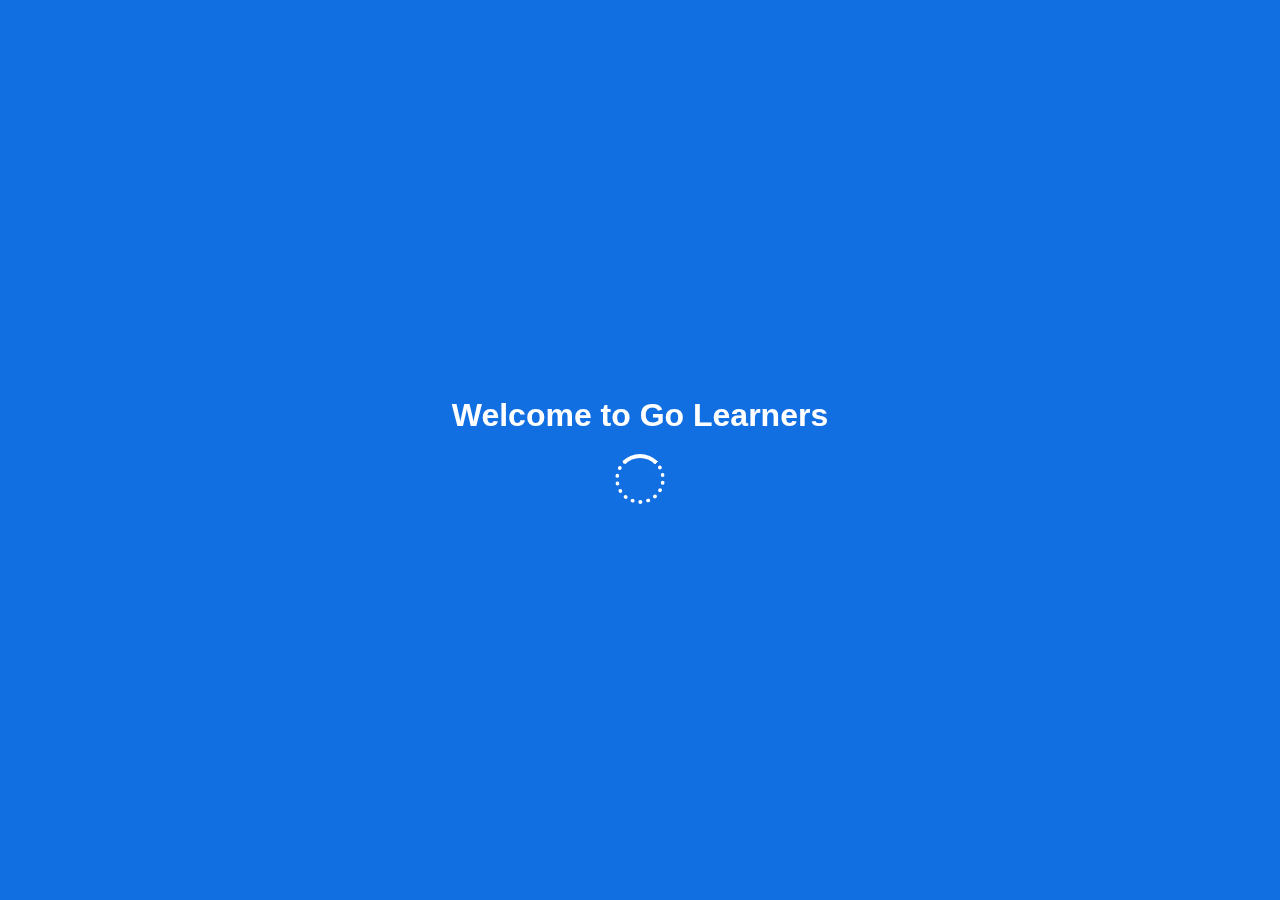
==== index.html @ c14d58f9 "landing page with no responsiveness yet" ====
<!DOCTYPE html>
<html lang="en">
<head>
    <meta charset="UTF-8">
    <meta name="viewport" content="width=device-width, initial-scale=1.0">
    <title>Go Learners</title>
    <link rel="stylesheet" href="https://cdnjs.cloudflare.com/ajax/libs/font-awesome/6.7.2/css/all.min.css" integrity="sha512-Evv84Mr4kqVGRNSgIGL/F/aIDqQb7xQ2vcrdIwxfjThSH8CSR7PBEakCr51Ck+w+/U6swU2Im1vVX0SVk9ABhg==" crossorigin="anonymous" referrerpolicy="no-referrer" />
    <link rel="stylesheet" href="style.css">
</head>
<body>
    <div id="loader">
        <div class="loader-content">
            <h1>Welcome to Go Learners</h1>
            <div class="spinner"></div>
        </div>
    </div>
    
    <div id="main-content" style="display: none;">
        <nav>
            <div class="nav-img">
                <img src="./Assets/Go_Learners_Logo-removebg-preview.png" alt="Go Learners">
            </div>
            <div class="nav-links">
                <a href="#">Home</a>
                <a href="#">Courses</a>
                <a href="#">About Us</a>
                <a href="#">Contact</a>
            </div>
            <div class="nav-button">
                <button class="login-btn" id="login">Login</button>
                <button class="signup-btn">Signup</button>
            </div>
        </nav>
    
        <section id="hero-section">
            <img src="./Assets/image 1.png" alt="" class="hero-image">
            <div class="hero-content">
                <h1 class="hero-text">
                Find Over A Thousand Courses, <br> Learn And Become a Pro In Your <br> Field
                </h1>
                <p>Discover thousands of free courses to help you with that level of <br> professionalism you desire.</p>
        
                <div class="search-course">
                    <input type="text" placeholder="Search your Course">
                        <button class="search">Search</button>
                </div>
            </div>
        </section>
    
        <section id="stats">
            <div class="special-courses">
                <i class="fa-regular fa-bookmark"></i>
                <div class="text-content">
                    <p class="special-courses-number">25,000+</p>
                    <p>Special Courses</p>
                </div>
            </div>
            
            <div class="enrol-students">
                <i class="fa-solid fa-user-graduate"></i>
                <div class="text-content">
                    <p class="special-courses-number">455,000+</p>
                    <p>Enrol Students</p>
                </div>
            </div>
            
            <div class="pro">
                <i class="fa-solid fa-award"></i>
                <div class="text-content">
                    <p class="special-courses-number">5,000+</p>
                    <p>Course Professionals</p>
                </div>
            </div>
        </section>
    
        <section id="popular-courses">
            <div class="popular-courses">
                <div class="popular-courses-name">
                    <p>Popular Courses</p>
                    <div class="line"></div>
                </div>
                <button>All Courses</button>
            </div>
        </section>
    
        <div class="cards">
            <div class="card"></div>
            <div class="card"></div>
            <div class="card"></div>
            <div class="card"></div>
            <div class="card"></div>
            <div class="card"></div>
        </div>
    
        <section id="get-started" class="shared-section">
            <div class="shared-image get-started-image"></div>
            <div class="shared-text">
                <p class="bigger-text">Find your interested <br> courses that suit your <br> time and pocket</p>
                <div class="line-div"></div>
                <p class="simple-text">Get your courses at pocket-friendly prices <br> and study at your own pace.</p>
                <button class="shared-btn get-started-btn">Get Started</button>
            </div>
        </section>    
    
        <section id="become-instructor" class="shared-section">
            <div class="shared-text">
                <p class="bigger-text">Share your expertise <br> and inspire learners <br> around the world</p>
                <div class="line-div"></div>
                <p class="simple-text">Create courses, reach global audiences, <br> and earn while sharing your knowledge.</p>
                <button class="shared-btn become-instructor-btn">Become an Instructor</button>
            </div>
            <div class="shared-image instructor-image"></div>
        </section>
        
        <footer id="footer">
            <div class="footer-content">
                <div class="footer-left">
                    <p>&copy; Go Learners 2025</p>
                </div>
    
                <div class="footer-right">
                    <div class="social-icons">
                        <a href="#" class="social-icon"><i class="fab fa-facebook-f"></i></a>
                        <a href="#" class="social-icon"><i class="fab fa-twitter"></i></a>
                        <a href="#" class="social-icon"><i class="fab fa-instagram"></i></a>
                    </div>
                </div>
            </div>
        </footer>
    </div>
</body>
<script>
    document.addEventListener("DOMContentLoaded", function () {
        setTimeout(function () {
            document.getElementById("loader").style.display = "none";
            document.getElementById("main-content").style.display = "block";
        }, 5000); 
    });
</script>

</html>
---- style.css ----
* {
    box-sizing: border-box;
    margin: 0;
    padding: 0;
}

body {
    font-family: 'Poppins', sans-serif;
    background-color: #dcdfff;
}

nav {
    display: flex;
    padding: 10px 20px;
    align-items: center;
    justify-content: space-between;
    background-color: white;
}

.nav-img img {
    width: 60px;
    height: 60px;
}

.nav-links {
    display: flex;
    gap: 15px;
}

.nav-links a {
    text-decoration: none;
    font-weight: bolder;
    color: #0065df;
}

.nav-button button {
    padding: 10px 15px;
    cursor: pointer;
    border-radius: 5px;
    font-weight: bolder;
}

.login-btn {
    border: 2px solid #0065df;
    color: #0065df;
    background: white;
}

.signup-btn {
    background: #0065df;
    border: none;
    color: white;
}

#hero-section {
    position: relative;
    height: 100vh;
    display: flex;
    /* justify-content: center; */
    align-items: center;
    text-align: center;
    overflow: hidden;
    margin: 30px;
    border-radius: 10px;
}

.hero-image {
    position: absolute;
    top: 0;
    left: 0;
    width: 100%;
    height: 100%;
    object-fit: cover; 
    z-index: -1;
}

.hero-content {
    position: relative; 
    color: white;
    padding: 20px;
    margin-left: 70px;
}

.hero-text {
    font-size: 40px;
    font-weight: bold;
    margin-bottom: 10px;
    line-height: 1.6;
    text-align: left;
}

.hero-content p {
    font-size: 1.2rem;
    margin-bottom: 20px;
    text-align: left;
}

.search-course {
    display: flex;
    width: 100%; 
    gap: 0;
    border-radius: 5px;
    overflow: hidden;
    
}

.search-course input {
    padding: 20px;
    flex: 1; 
    border: none;
    border-right: none;
    font-size: 1rem;
    outline: none;
}

.search-course button {
    padding: 10px 20px;
    height: auto;
    background-color: #007BFF;
    color: white;
    border: none;
    flex: 0;
    font-size: 16px;
    cursor: pointer;
}

#stats{
    display: flex;
    /* gap: 30px; */
    align-items: center;
    justify-content: space-between;
    margin: 30px;
}

.special-courses, .enrol-students, .pro {
    display: flex; 
    align-items: center; 
    gap: 15px;
    /* padding: 20px;  */
}

.special-courses i , .enrol-students i, .pro i{
    font-size: 42px;
    color: #6366f1; 
}

.text-content {
    display: flex;
    flex-direction: column;
    gap: 5px; 
}

.special-courses-number {
    font-size: 30px; 
    font-weight: bold;
    color: #6366f1; 
}

#popular-courses {
    padding: 40px 20px; 
    text-align: center; 
}

.popular-courses {
    display: flex;
    align-items: center;
    justify-content: space-between;
    /* max-width: 1200px; */
    margin: 0 auto;
}

.popular-courses-name p {
    font-size: 30px;
    font-weight: bold;
}

.popular-courses-name {
    display: flex;
    flex-direction: column;
    align-items: left;
    gap: 10px;
}

.popular-courses-name .line {
    width: 50px; 
    height: 4px; 
    background-color: #6366f1; 
    border-radius: 5px; 
}

.popular-courses button {
    padding: 10px 20px;
    background-color: #6366f1; 
    color: white;
    border: none;
    border-radius: 5px; 
    font-size: 16px;
    font-weight: bold;
    cursor: pointer;
}

.cards{
    display: flex;
    flex-wrap: wrap;
    gap: 20px;
    justify-content: space-between;
    margin: 30px;
    max-width: 100%;
}

.card{
    flex: 1 1 calc(33.33% - 20px); /*Standard for three item flex */
    /* background-color: #6366f1; */
    color: white;
    padding: 20px;
    border-radius: 8px;
    box-shadow: 0 4px 6px rgba(0, 0, 0, 0.1); 
    font-size: 32px;
    width: 200px;
    height: 300px;
    background-image: url(./Assets/leadershipboard\ student.jpg);
}

.shared-section {
    display: flex;
    align-items: center;
    justify-content: space-between;
    margin: 30px;
    padding: 30px;
    background-color: #f9f9f9;
    border-radius: 10px;
    box-shadow: 0 4px 10px rgba(0, 0, 0, 0.1);
}

.shared-image {
    flex: 1;
    width: 300px;
    height: 300px;
    border-radius: 10px;
    display: flex;
    align-items: center;
    justify-content: center;
    box-shadow: 0 4px 10px rgba(0, 0, 0, 0.1);
}

.get-started-image {
    /* background-color: #6366f1;  */
    background-image: url(./Assets/Go\ learners\ hero\ section.png);
}

.instructor-image {
    /* background-color: #4caf50; */
    background-image: url(./Assets/Go\ learners\ hero\ section.png); 
}

.shared-text {
    flex: 1;
    display: flex;
    flex-direction: column;
    align-items: flex-start;
    padding: 20px;
}

.shared-text .bigger-text {
    font-size: 2rem;
    font-weight: bolder;
    color: #333;
    line-height: 1.4;
    margin-bottom: 20px;
}

.shared-text .line-div {
    width: 60px;
    height: 5px;
    background-color: #0065df; 
    margin: 10px 0;
    border-radius: 5px;
}

.shared-text .simple-text {
    font-size: 1rem;
    color: #666;
    line-height: 1.6;
    margin-top: 20px;
}

.shared-btn {
    padding: 12px 20px;
    margin-top: 30px;
    border: none;
    background-color: #0065df;
    border-radius: 8px;
    color: white;
    font-size: 1rem;
    font-weight: bold;
    cursor: pointer;
}

#footer {
    background-color: #0065df;
    color: white;
    padding: 30px 0;
    text-align: center;
    display: flex;
    align-items: center;
}

.footer-content {
    display: flex;
    justify-content: space-between;
    align-items: center;
    max-width: 1200px;
    margin: 0 auto;
}

.footer-left {
    flex: 1;
    padding: 0 20px;
}

.footer-right {
    /* flex: 1; */
    display: flex;
    flex-direction: row;
    align-items: center;
    gap: 10px;
    padding: 0 20px;
}

.social-icons {
    display: flex;
    justify-content: flex-start;
}

.social-icon {
    color: white;
    font-size: 1.5rem;
    margin-right: 20px;
    text-decoration: none;
}


#loader {
    position: fixed;
    top: 0;
    left: 0;
    width: 100%;
    height: 100%;
    background-color: #0064dfea; 
    display: flex;
    justify-content: center;
    align-items: center;
    z-index: 9999;
    color: white;
    text-align: center;
}

.loader-content {
    display: flex;
    flex-direction: column;
    align-items: center;
    gap: 20px;
}

.loader-content h1 {
    font-size: 2rem;
    font-weight: bold;
    color: white;
}


.spinner {
    border: 4px dotted white;
    border-top: 4px solid white;
    border-radius: 50%;
    width: 50px;
    height: 50px;
    animation: spin 1s linear infinite;
}


@keyframes spin {
    0% {
        transform: rotate(0deg);
    }
    100% {
        transform: rotate(360deg);
    }
}



@media (max-width: 768px) {
    body{
        display: none;
    }
}
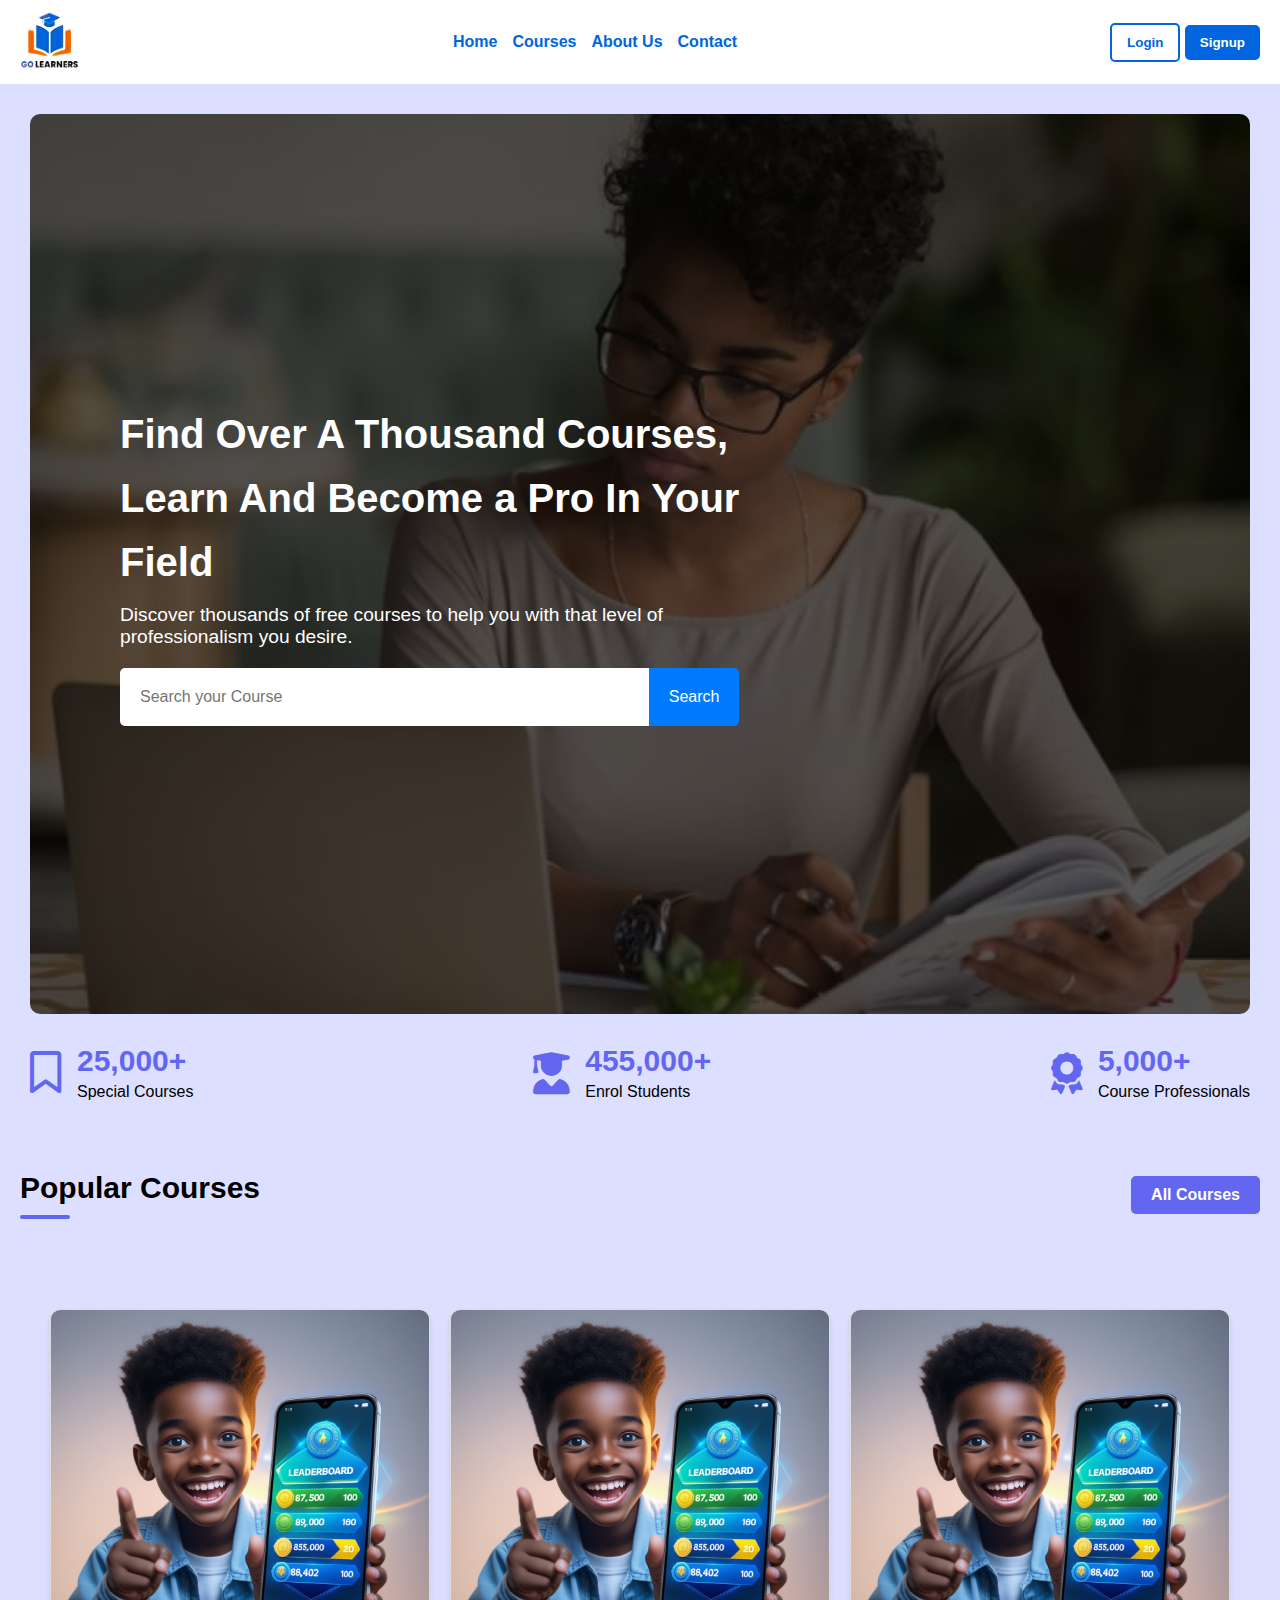
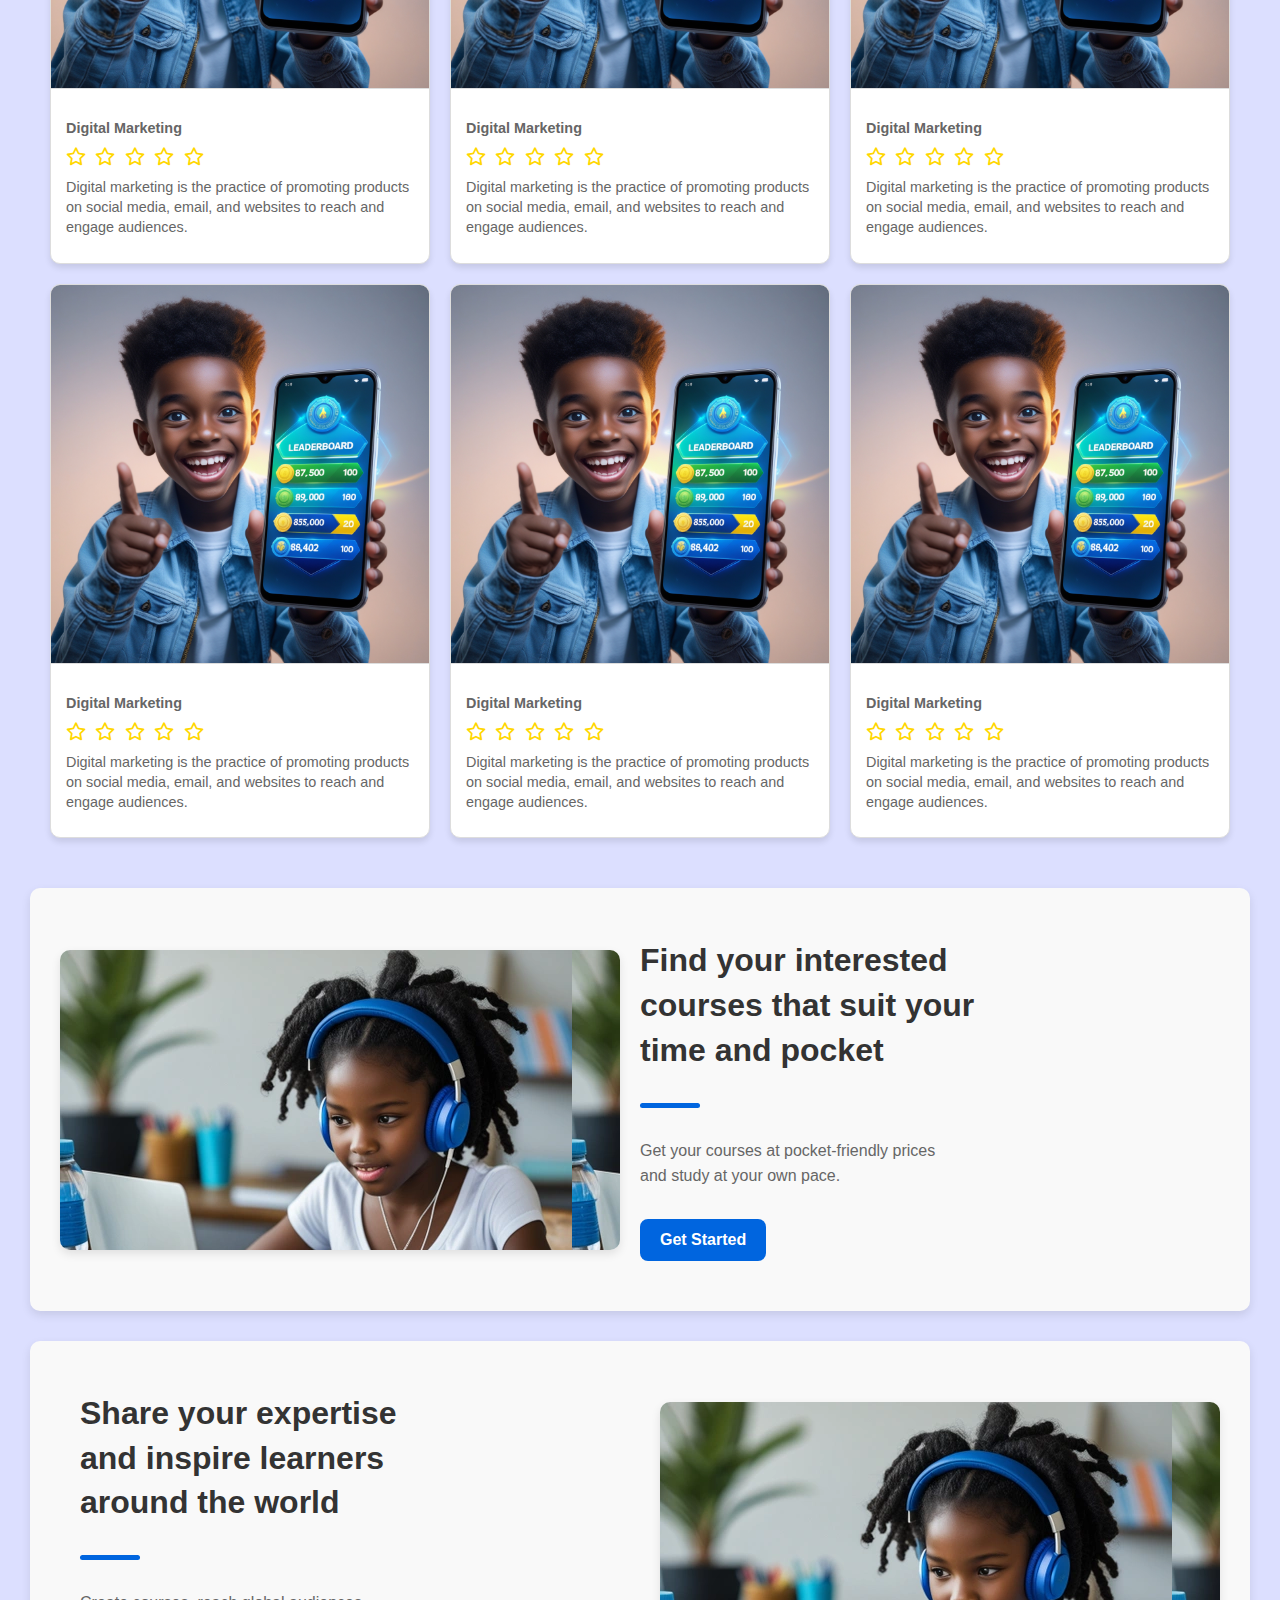
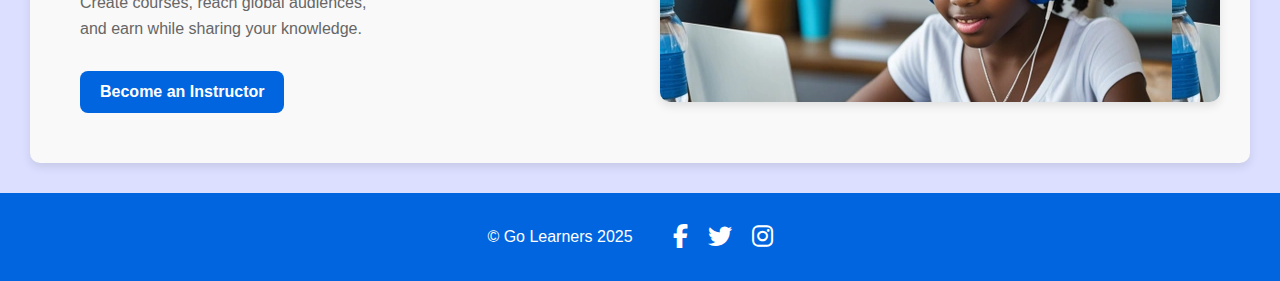
==== commit de7046b8: "Proper desktop design" ====
--- a/index.html
+++ b/index.html
@@ -8,14 +8,7 @@
     <link rel="stylesheet" href="style.css">
 </head>
 <body>
-    <div id="loader">
-        <div class="loader-content">
-            <h1>Welcome to Go Learners</h1>
-            <div class="spinner"></div>
-        </div>
-    </div>
-    
-    <div id="main-content" style="display: none;">
+     <div id="main-content">
         <nav>
             <div class="nav-img">
                 <img src="./Assets/Go_Learners_Logo-removebg-preview.png" alt="Go Learners">
@@ -84,14 +77,97 @@
         </section>
     
         <div class="cards">
-            <div class="card"></div>
-            <div class="card"></div>
-            <div class="card"></div>
-            <div class="card"></div>
-            <div class="card"></div>
-            <div class="card"></div>
+            <div class="card">
+                <img src="./Assets/leadershipboard student.jpg">
+                <div class="text">
+                    <p class="skill-text">Digital Marketing</p>
+                <div class="stars">
+                    <i class="fa-regular fa-star"></i>
+                    <i class="fa-regular fa-star"></i>
+                    <i class="fa-regular fa-star"></i>
+                    <i class="fa-regular fa-star"></i>
+                    <i class="fa-regular fa-star"></i>
+                </div>
+                <p>Digital marketing is the practice of promoting products on social media, email, and websites to reach and engage audiences.</p>
+                </div>
+            </div>
+
+            <div class="card">
+                <img src="./Assets/leadershipboard student.jpg">
+                <div class="text">
+                    <p class="skill-text">Digital Marketing</p>
+                <div class="stars">
+                    <i class="fa-regular fa-star"></i>
+                    <i class="fa-regular fa-star"></i>
+                    <i class="fa-regular fa-star"></i>
+                    <i class="fa-regular fa-star"></i>
+                    <i class="fa-regular fa-star"></i>
+                </div>
+                <p>Digital marketing is the practice of promoting products on social media, email, and websites to reach and engage audiences.</p>
+                </div>
+            </div>
+
+            <div class="card">
+                <img src="./Assets/leadershipboard student.jpg">
+                <div class="text">
+                    <p class="skill-text">Digital Marketing</p>
+                <div class="stars">
+                    <i class="fa-regular fa-star"></i>
+                    <i class="fa-regular fa-star"></i>
+                    <i class="fa-regular fa-star"></i>
+                    <i class="fa-regular fa-star"></i>
+                    <i class="fa-regular fa-star"></i>
+                </div>
+                <p>Digital marketing is the practice of promoting products on social media, email, and websites to reach and engage audiences.</p>
+                </div>
+            </div>
+
+            <div class="card">
+                <img src="./Assets/leadershipboard student.jpg">
+                <div class="text">
+                    <p class="skill-text">Digital Marketing</p>
+                <div class="stars">
+                    <i class="fa-regular fa-star"></i>
+                    <i class="fa-regular fa-star"></i>
+                    <i class="fa-regular fa-star"></i>
+                    <i class="fa-regular fa-star"></i>
+                    <i class="fa-regular fa-star"></i>
+                </div>
+                <p>Digital marketing is the practice of promoting products on social media, email, and websites to reach and engage audiences.</p>
+                </div>
+            </div>
+
+            <div class="card">
+                <img src="./Assets/leadershipboard student.jpg">
+                <div class="text">
+                    <p class="skill-text">Digital Marketing</p>
+                <div class="stars">
+                    <i class="fa-regular fa-star"></i>
+                    <i class="fa-regular fa-star"></i>
+                    <i class="fa-regular fa-star"></i>
+                    <i class="fa-regular fa-star"></i>
+                    <i class="fa-regular fa-star"></i>
+                </div>
+                <p>Digital marketing is the practice of promoting products on social media, email, and websites to reach and engage audiences.</p>
+                </div>
+            </div>
+
+            <div class="card">
+                <img src="./Assets/leadershipboard student.jpg">
+                <div class="text">
+                    <p class="skill-text">Digital Marketing</p>
+                <div class="stars">
+                    <i class="fa-regular fa-star"></i>
+                    <i class="fa-regular fa-star"></i>
+                    <i class="fa-regular fa-star"></i>
+                    <i class="fa-regular fa-star"></i>
+                    <i class="fa-regular fa-star"></i>
+                </div>
+                <p>Digital marketing is the practice of promoting products on social media, email, and websites to reach and engage audiences.</p>
+                </div>
+            </div>
         </div>
-    
+
         <section id="get-started" class="shared-section">
             <div class="shared-image get-started-image"></div>
             <div class="shared-text">
@@ -128,14 +204,11 @@
             </div>
         </footer>
     </div>
+
+    <div class="mobile">
+       
+    </div>
 </body>
-<script>
-    document.addEventListener("DOMContentLoaded", function () {
-        setTimeout(function () {
-            document.getElementById("loader").style.display = "none";
-            document.getElementById("main-content").style.display = "block";
-        }, 5000); 
-    });
-</script>
+<script src="./script.js"></script>
 
 </html>
--- a/style.css
+++ b/style.css
@@ -203,22 +203,56 @@
     display: flex;
     flex-wrap: wrap;
     gap: 20px;
-    justify-content: space-between;
+    justify-content: centre;
     margin: 30px;
+    padding: 20px;
     max-width: 100%;
 }
 
-.card{
-    flex: 1 1 calc(33.33% - 20px); /*Standard for three item flex */
-    /* background-color: #6366f1; */
-    color: white;
-    padding: 20px;
-    border-radius: 8px;
-    box-shadow: 0 4px 6px rgba(0, 0, 0, 0.1); 
-    font-size: 32px;
-    width: 200px;
-    height: 300px;
-    background-image: url(./Assets/leadershipboard\ student.jpg);
+.card {
+    flex: 1 1 calc(33.33% - 20px);
+    width: 250px;
+    background: #fff;
+    border: 1px solid #ddd;
+    border-radius: 10px;
+    box-shadow: 0 4px 6px rgba(0, 0, 0, 0.1);
+    overflow: hidden;
+    text-align: left;
+}
+
+.card img {
+    width: 100%;
+    height: auto;
+    object-fit: cover;
+    border-bottom: 1px solid #ddd;
+}
+
+.card .text {
+    padding: 15px;
+}
+
+.skill-text {
+    font-size: 1.3em;
+    font-weight: bolder;
+    margin: 10px 0;
+}
+
+.stars {
+    margin: 10px 0;
+}
+
+.stars i {
+    color: #ffd700;
+    font-size: 18px;
+    margin-right: 5px;
+    cursor: pointer;
+}
+
+.card p {
+    font-size: 0.9rem;
+    color: #666;
+    margin: 10px 0;
+    line-height: 1.4;
 }
 
 .shared-section {
@@ -244,12 +278,11 @@
 }
 
 .get-started-image {
-    /* background-color: #6366f1;  */
     background-image: url(./Assets/Go\ learners\ hero\ section.png);
+    object-fit: cover;
 }
 
 .instructor-image {
-    /* background-color: #4caf50; */
     background-image: url(./Assets/Go\ learners\ hero\ section.png); 
 }
 
@@ -378,6 +411,10 @@
     animation: spin 1s linear infinite;
 }
 
+.mobile{
+    display: none;
+}
+
 
 @keyframes spin {
     0% {
@@ -391,7 +428,11 @@
 
 
 @media (max-width: 768px) {
-    body{
+    #main-content{
         display: none;
     }
-}
+
+    .mobile{
+        display: block;
+    }
+}
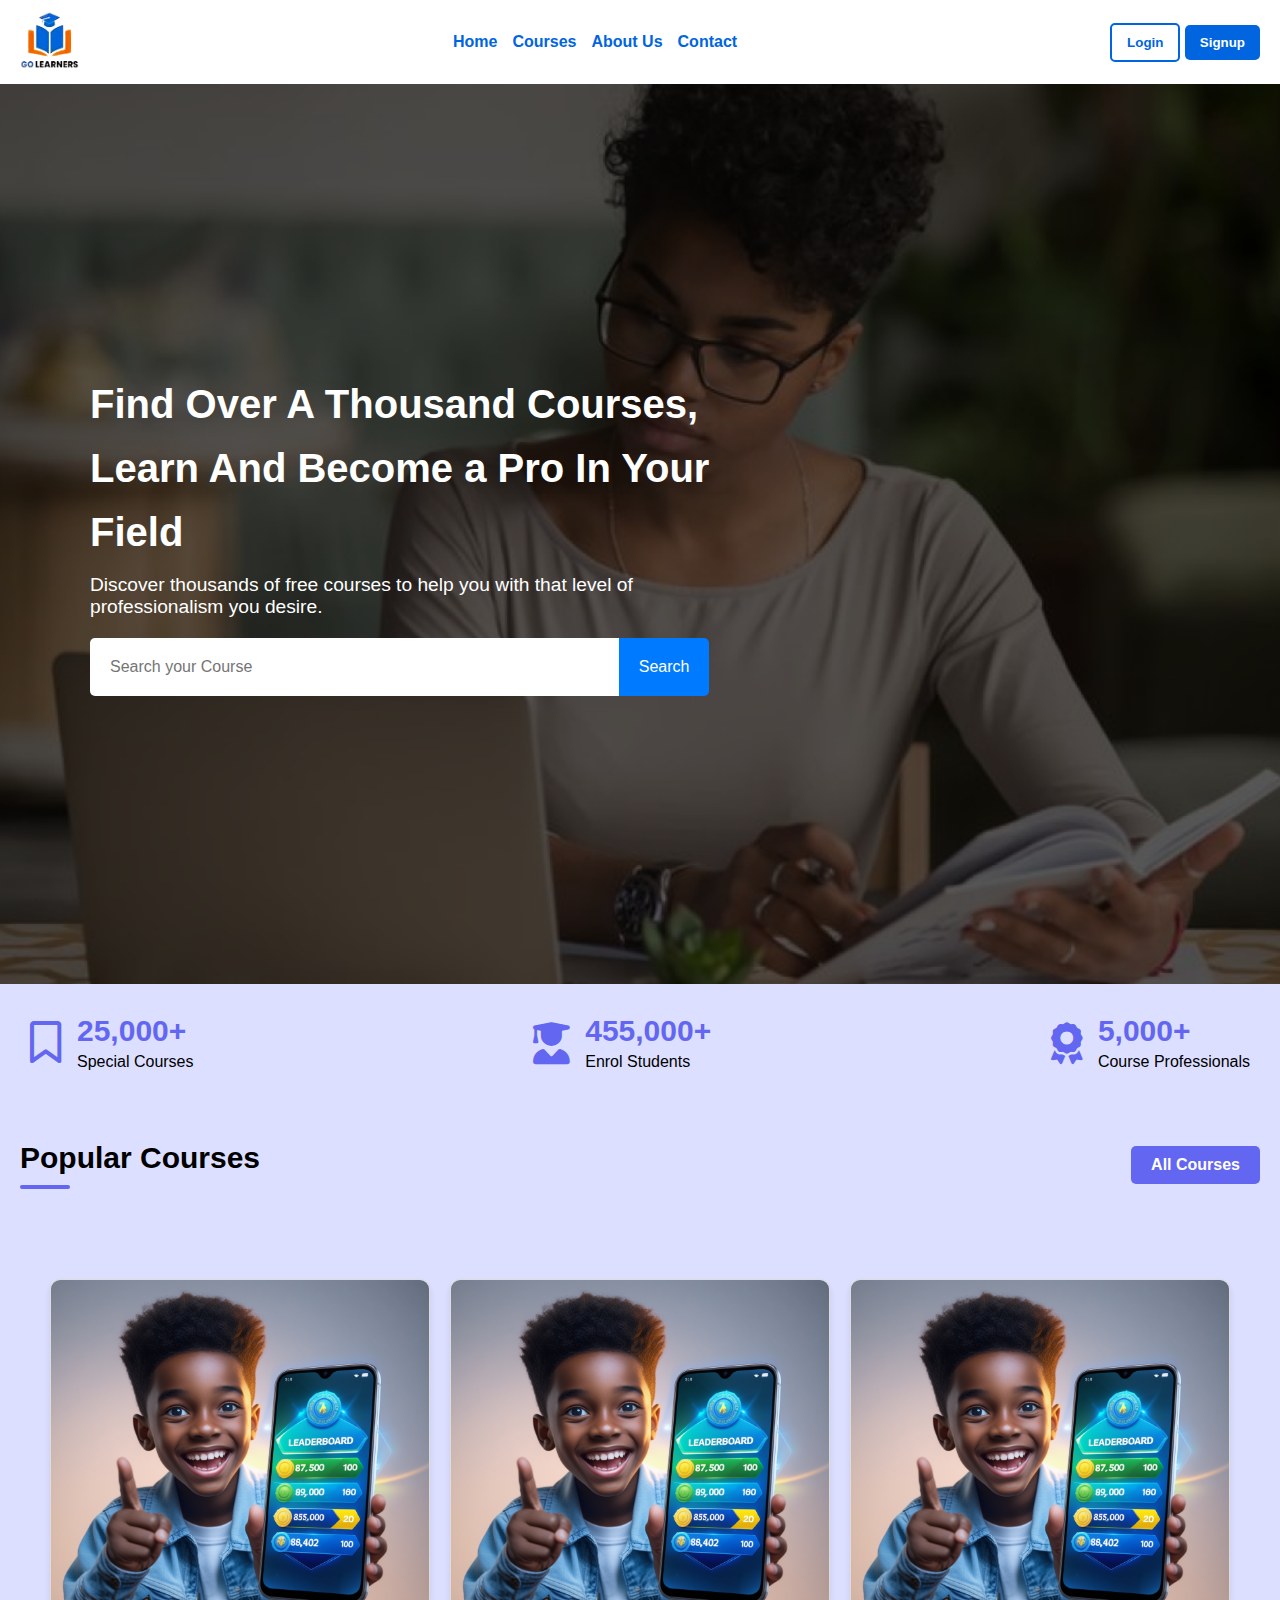
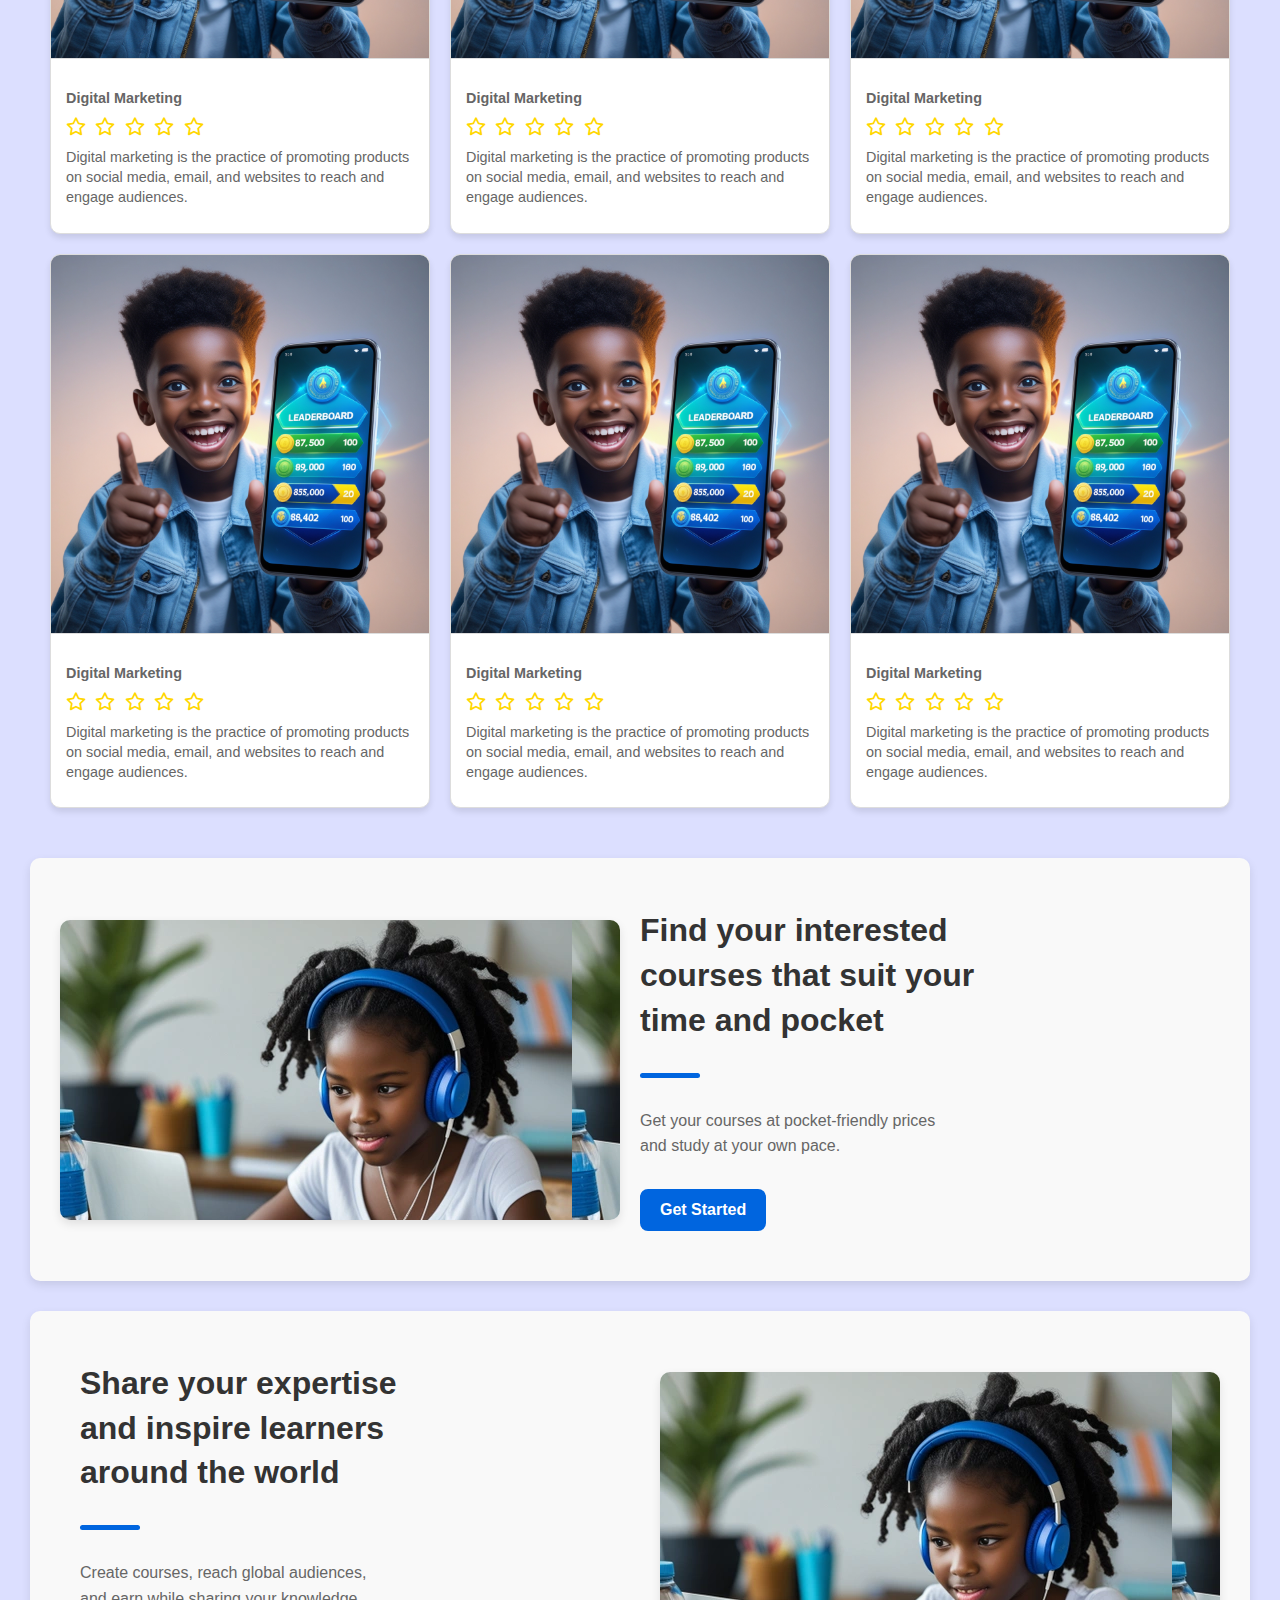
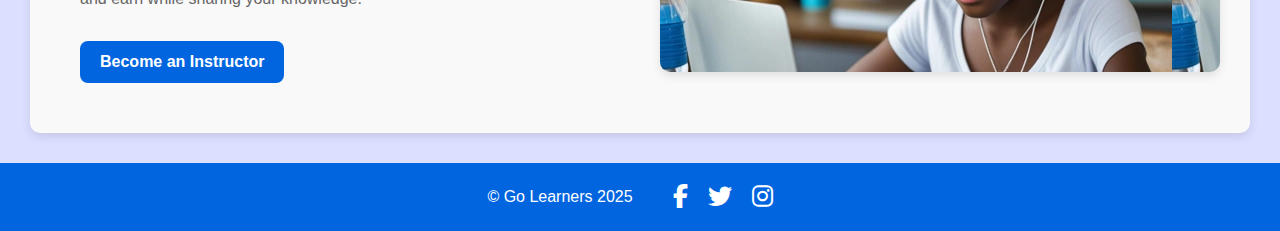
==== commit 4d2a26a3: "Updated Code with a bit of Responsiveness" ====
--- a/index.html
+++ b/index.html
@@ -9,21 +9,28 @@
 </head>
 <body>
      <div id="main-content">
-        <nav>
-            <div class="nav-img">
-                <img src="./Assets/Go_Learners_Logo-removebg-preview.png" alt="Go Learners">
-            </div>
-            <div class="nav-links">
-                <a href="#">Home</a>
-                <a href="#">Courses</a>
-                <a href="#">About Us</a>
-                <a href="#">Contact</a>
-            </div>
-            <div class="nav-button">
-                <button class="login-btn" id="login">Login</button>
-                <button class="signup-btn">Signup</button>
-            </div>
-        </nav>
+        <div class="navBar">
+            <nav>
+                <div class="nav-img">
+                    <img src="./Assets/Go_Learners_Logo-removebg-preview.png" alt="Go Learners">
+                </div>
+                <div class="nav-links">
+                    <a href="#">Home</a>
+                    <a href="#">Courses</a>
+                    <a href="#">About Us</a>
+                    <a href="#">Contact</a>
+                </div>
+                <div class="nav-button">
+                    <button class="login-btn" id="login">Login</button>
+                    <button class="signup-btn">Signup</button>
+                </div>
+            </nav>
+            <div class="mobile-nav">
+                <img src="./Assets/Go_Learners_Logo-removebg-preview.png" alt="">
+                <a href="./navBar.html"><i class="fa-solid fa-bars"></i></a></i>
+            </div>
+        </div>
+        
     
         <section id="hero-section">
             <img src="./Assets/image 1.png" alt="" class="hero-image">
--- a/style.css
+++ b/style.css
@@ -46,6 +46,16 @@
     background: white;
 }
 
+.login-btn:hover{
+    background: #0065df;
+    color: white;
+}
+
+.signup-btn:hover{
+    background: white;
+    border: 1px solid #0065df;
+    color: #0065df;
+}
 .signup-btn {
     background: #0065df;
     border: none;
@@ -60,8 +70,8 @@
     align-items: center;
     text-align: center;
     overflow: hidden;
-    margin: 30px;
-    border-radius: 10px;
+    /* margin: 30px; */
+    /* border-radius: 10px; */
 }
 
 .hero-image {
@@ -332,9 +342,10 @@
 #footer {
     background-color: #0065df;
     color: white;
-    padding: 30px 0;
+    padding: 20px 0;
     text-align: center;
     display: flex;
+    justify-content: space-between;
     align-items: center;
 }
 
@@ -342,7 +353,7 @@
     display: flex;
     justify-content: space-between;
     align-items: center;
-    max-width: 1200px;
+    /* max-width: 1200px; */
     margin: 0 auto;
 }
 
@@ -411,28 +422,201 @@
     animation: spin 1s linear infinite;
 }
 
+/* .navBar{
+    display: flex;
+} */
+
 .mobile{
     display: none;
 }
 
-
-@keyframes spin {
+.mobile-nav{
+    display: none;
+}
+
+
+/* @keyframes spin {
     0% {
         transform: rotate(0deg);
     }
     100% {
         transform: rotate(360deg);
     }
-}
-
-
+} */
 
 @media (max-width: 768px) {
-    #main-content{
+    /* #main-content{
         display: none;
-    }
-
-    .mobile{
-        display: block;
-    }
-}
+    } */
+
+    nav{
+        display: none;
+    }
+
+    .mobile-nav{
+        display: flex;
+        align-items: center;
+        justify-content: space-between;
+        padding: 20px;
+    }
+
+    .mobile-nav i{
+        font-weight: bolder;
+        color: #0065df;
+        font-size: 19px;
+        cursor: pointer;
+    }
+    /* #hero-section{
+        display: none;
+    } */
+
+    .hero-text{
+        font-size: 30px;
+    }
+
+    .hero-content{
+        margin-left: 20px;
+    }
+    .hero-content p{
+        font-size: 18px;
+    }
+
+    .special-courses i, .enrol-students i, .pro i{
+        font-size: 30px;
+    }
+
+    .text-content {
+        display: flex;
+        flex-direction: column;
+        justify-content: space-between;
+    }
+    
+    .special-courses-number {
+        font-size: 20px; 
+        font-weight: bold;
+        color: #6366f1; 
+    }
+    
+    .cards {
+        display: flex;
+        flex-direction: column; 
+        align-items: center;
+        gap: 20px; 
+        padding: 10px; 
+        margin: 0;
+        background-color: #f4f4f4;
+    }
+  
+    .card {
+        display: flex;
+        flex-direction: column;
+        align-items: center;
+        width: 90%; 
+        max-width: 400px; 
+        background-color: white; 
+        border-radius: 10px; 
+        overflow: hidden; 
+        text-align: center;
+    }
+    
+   
+    .card img {
+        width: 100%;
+        height: auto; 
+        border-bottom: 1px solid #ddd; /
+    }
+    
+    .card .text {
+        padding: 15px; 
+    }
+    
+    
+    .skill-text {
+        font-size: 18px;
+        font-weight: bold;
+        color: #333;
+        margin-bottom: 10px;
+    }
+    
+    .stars {
+        display: flex;
+        justify-content: center;
+        gap: 5px; 
+        margin-bottom: 10px;
+    }
+    
+    .stars i {
+        color: #FFD700;
+        font-size: 20px;
+    }
+    
+    /* Description text styling */
+    .card p {
+        font-size: 14px;
+        line-height: 1.6;
+        color: black;
+    }
+
+    .shared-section {
+        display: flex;
+        flex-direction: column; /* Stack elements vertically */
+        justify-content: center; /* Center content vertically */
+        align-items: center; /* Center content horizontally */
+        height: 100vh; /* Each section occupies one full screen */
+        padding: 20px; /* Padding for content inside sections */
+        box-sizing: border-box; /* Include padding in height calculation */
+    }
+    
+    /* Shared image styling */
+    .shared-image {
+        width: 100%;
+        height: 50%; /* Use half the screen height for the image */
+        background-size: cover; /* Ensure the image covers its container */
+        background-position: center; /* Center the image */
+        margin-bottom: 20px; /* Space below the image */
+    }
+    
+    
+    .get-started-image {
+        background-image: url('./Assets/leadershipboard\ student.jpg');
+    } 
+    
+    /* .instructor-image {
+        background-image: url('./Assets/leadershipboard\ student.jpg');
+    } */
+    .shared-text {
+        text-align: center; 
+    }
+    
+    /* Bigger text styling */
+    .bigger-text {
+        font-size: 24px; /* Large text for headlines */
+        font-weight: bold;
+        margin-bottom: 15px;
+        line-height: 1.5; /* Adjust line spacing */
+    }
+    .line-div {
+        width: 50px;
+        height: 4px;
+        background-color: #007BFF; /* Accent color */
+        margin: 0 auto 15px auto; /* Centered with space below */
+        border-radius: 2px;
+    }
+    
+    .simple-text {
+        font-size: 16px;
+        color: #555;
+        margin-bottom: 20px;
+        line-height: 1.6; 
+    
+    .shared-btn {
+        padding: 10px 20px;
+        font-size: 16px;
+        font-weight: bold;
+        color: white;
+        background-color: #007BFF;
+        border: none;
+        border-radius: 5px;
+        cursor: pointer;
+    }
+}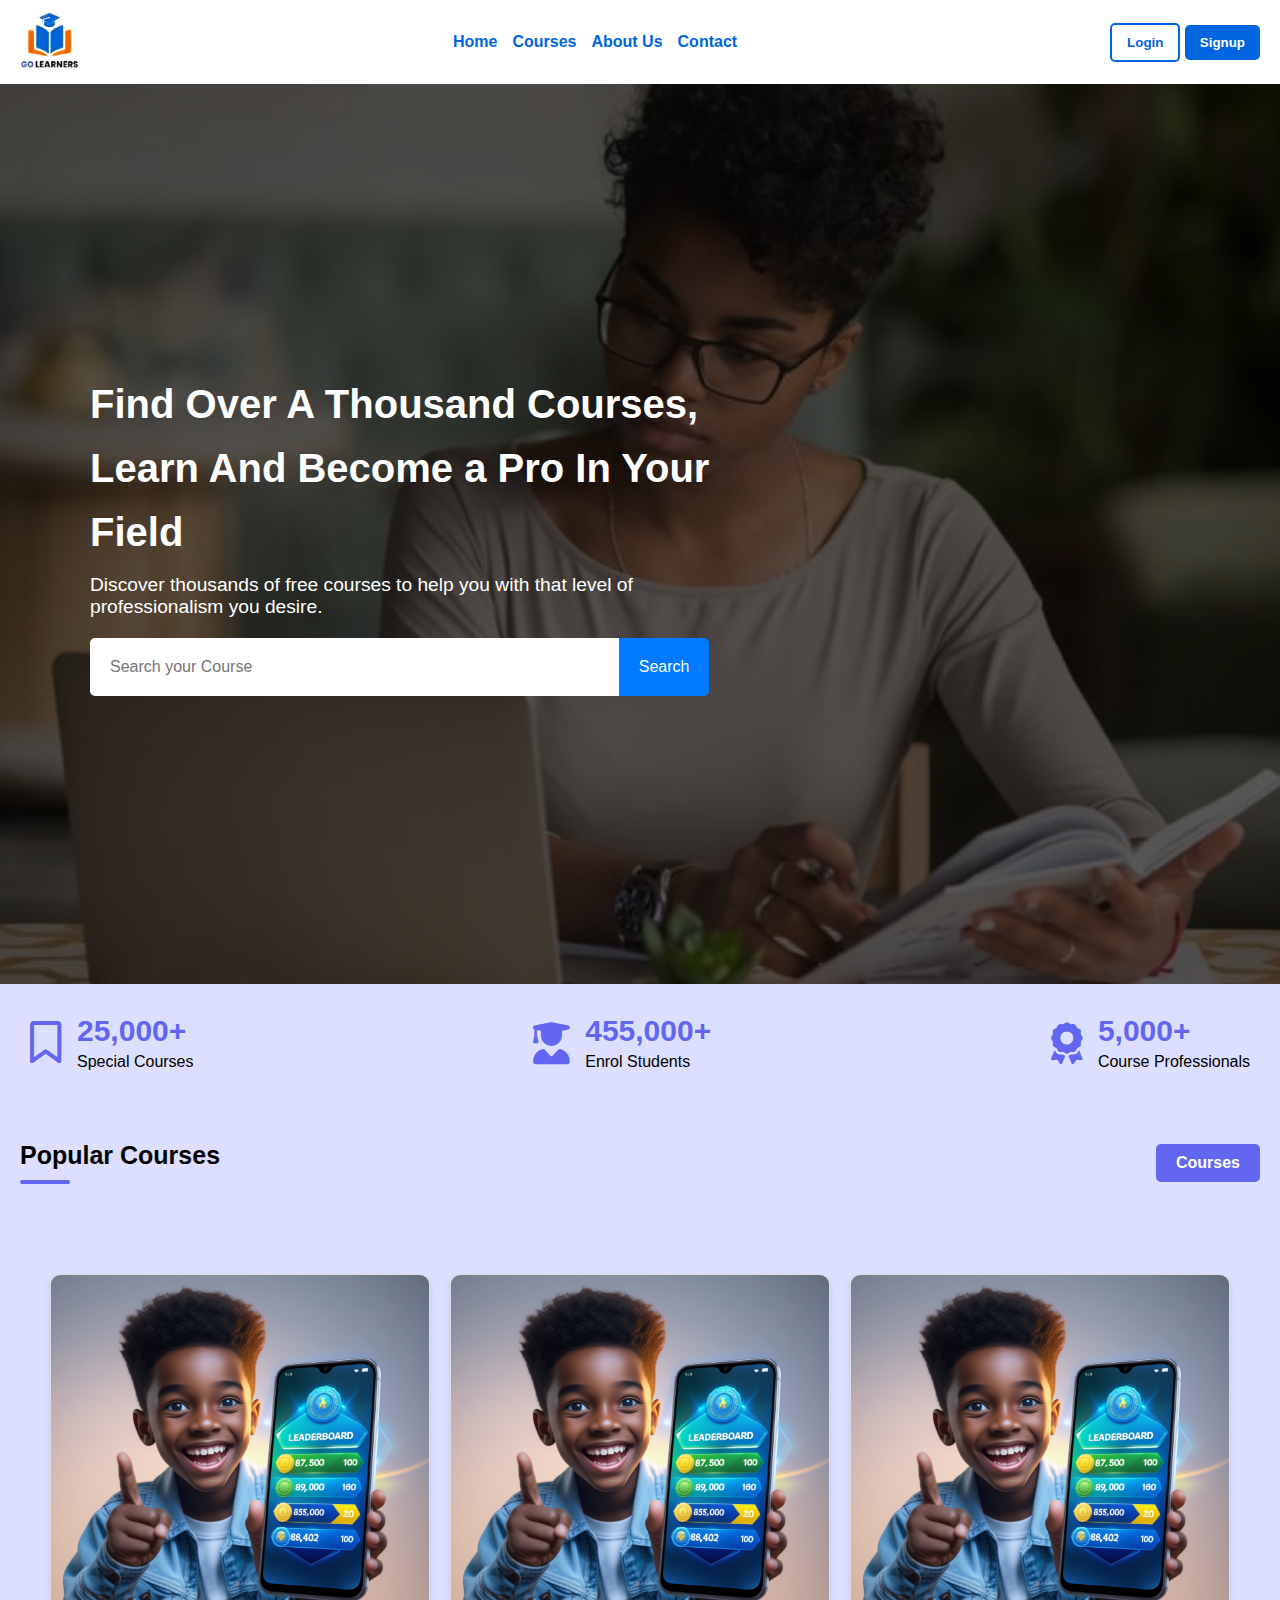
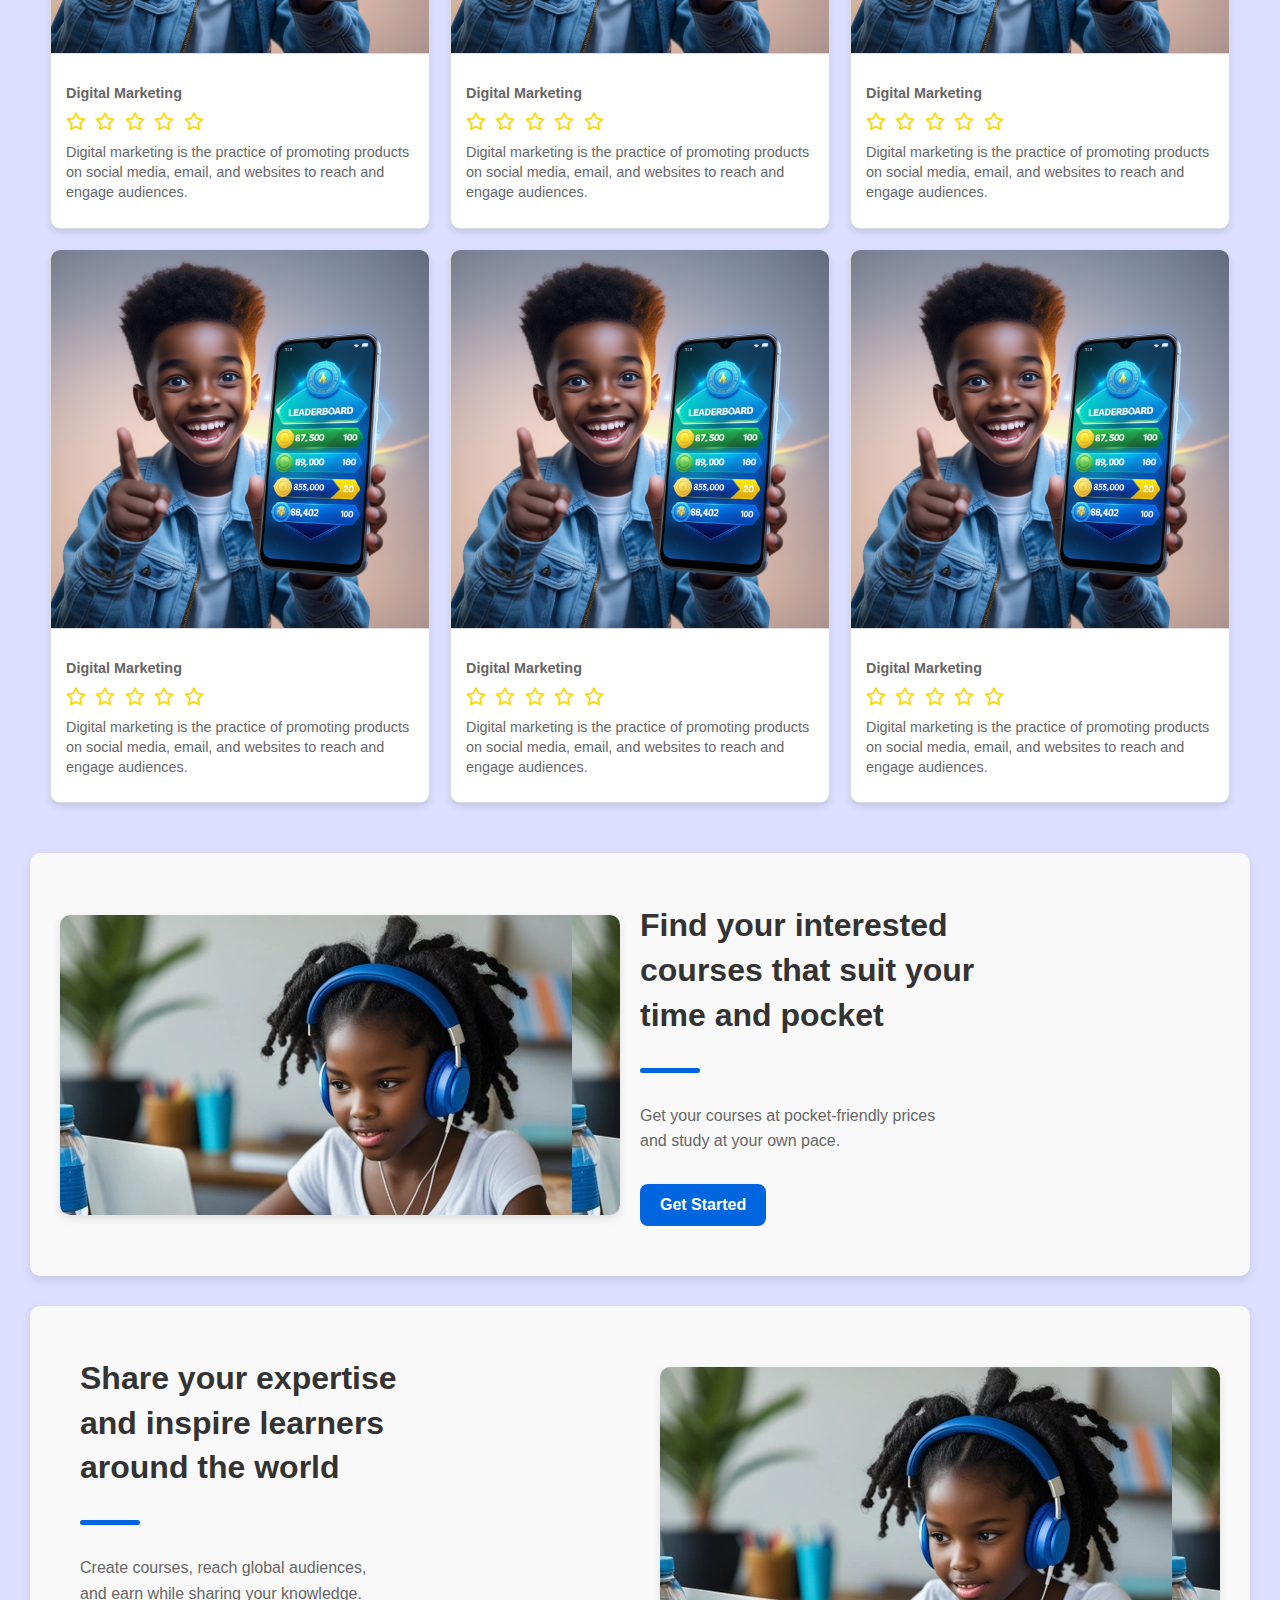
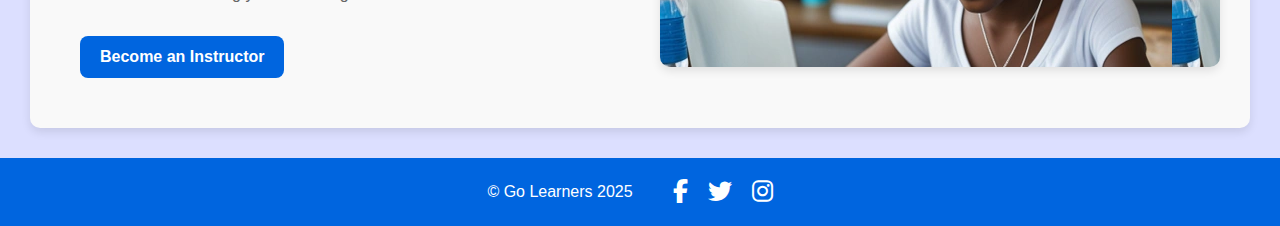
==== commit 936729c2: "More REpsonsive Landing Page" ====
--- a/index.html
+++ b/index.html
@@ -79,9 +79,10 @@
                     <p>Popular Courses</p>
                     <div class="line"></div>
                 </div>
-                <button>All Courses</button>
-            </div>
-        </section>
+                <button>Courses</button>
+            </div>
+        </section>
+    
     
         <div class="cards">
             <div class="card">
--- a/style.css
+++ b/style.css
@@ -169,6 +169,8 @@
 #popular-courses {
     padding: 40px 20px; 
     text-align: center; 
+    display: block;
+    align-items: center;
 }
 
 .popular-courses {
@@ -180,7 +182,7 @@
 }
 
 .popular-courses-name p {
-    font-size: 30px;
+    font-size: 25px;
     font-weight: bold;
 }
 
@@ -383,7 +385,9 @@
     text-decoration: none;
 }
 
-
+#popular-courses-mobile-nav{
+    display: none;
+}
 #loader {
     position: fixed;
     top: 0;
@@ -482,7 +486,13 @@
     }
 
     .special-courses i, .enrol-students i, .pro i{
-        font-size: 30px;
+        font-size: 23px;
+        
+    }
+
+    .special-courses, .enrol-students, .pro {
+        gap: 10px;
+        justify-content: space-between;
     }
 
     .text-content {
@@ -492,7 +502,8 @@
     }
     
     .special-courses-number {
-        font-size: 20px; 
+        font-size: 18px; 
+        gap: 10px;
         font-weight: bold;
         color: #6366f1; 
     }
@@ -549,8 +560,7 @@
         color: #FFD700;
         font-size: 20px;
     }
-    
-    /* Description text styling */
+  
     .card p {
         font-size: 14px;
         line-height: 1.6;
@@ -559,21 +569,21 @@
 
     .shared-section {
         display: flex;
-        flex-direction: column; /* Stack elements vertically */
-        justify-content: center; /* Center content vertically */
-        align-items: center; /* Center content horizontally */
-        height: 100vh; /* Each section occupies one full screen */
-        padding: 20px; /* Padding for content inside sections */
-        box-sizing: border-box; /* Include padding in height calculation */
-    }
-    
-    /* Shared image styling */
+        flex-direction: column; 
+        justify-content: center; 
+        align-items: center; 
+        height: 100vh; 
+        padding: 20px; 
+        box-sizing: border-box;
+    }
+    
+    
     .shared-image {
         width: 100%;
-        height: 50%; /* Use half the screen height for the image */
-        background-size: cover; /* Ensure the image covers its container */
-        background-position: center; /* Center the image */
-        margin-bottom: 20px; /* Space below the image */
+        height: 50%; 
+        background-size: cover; 
+        background-position: center; 
+        margin-bottom: 20px; 
     }
     
     
@@ -588,19 +598,12 @@
         text-align: center; 
     }
     
-    /* Bigger text styling */
     .bigger-text {
-        font-size: 24px; /* Large text for headlines */
+        font-size: 17px; 
         font-weight: bold;
         margin-bottom: 15px;
-        line-height: 1.5; /* Adjust line spacing */
-    }
-    .line-div {
-        width: 50px;
-        height: 4px;
-        background-color: #007BFF; /* Accent color */
-        margin: 0 auto 15px auto; /* Centered with space below */
-        border-radius: 2px;
+        line-height: 1.5;
+        text-align: left;
     }
     
     .simple-text {
@@ -608,6 +611,7 @@
         color: #555;
         margin-bottom: 20px;
         line-height: 1.6; 
+        text-align: left;
     
     .shared-btn {
         padding: 10px 20px;
@@ -619,4 +623,8 @@
         border-radius: 5px;
         cursor: pointer;
     }
+
+    .popular-courses-name .line{
+        display: none;
+    }
 }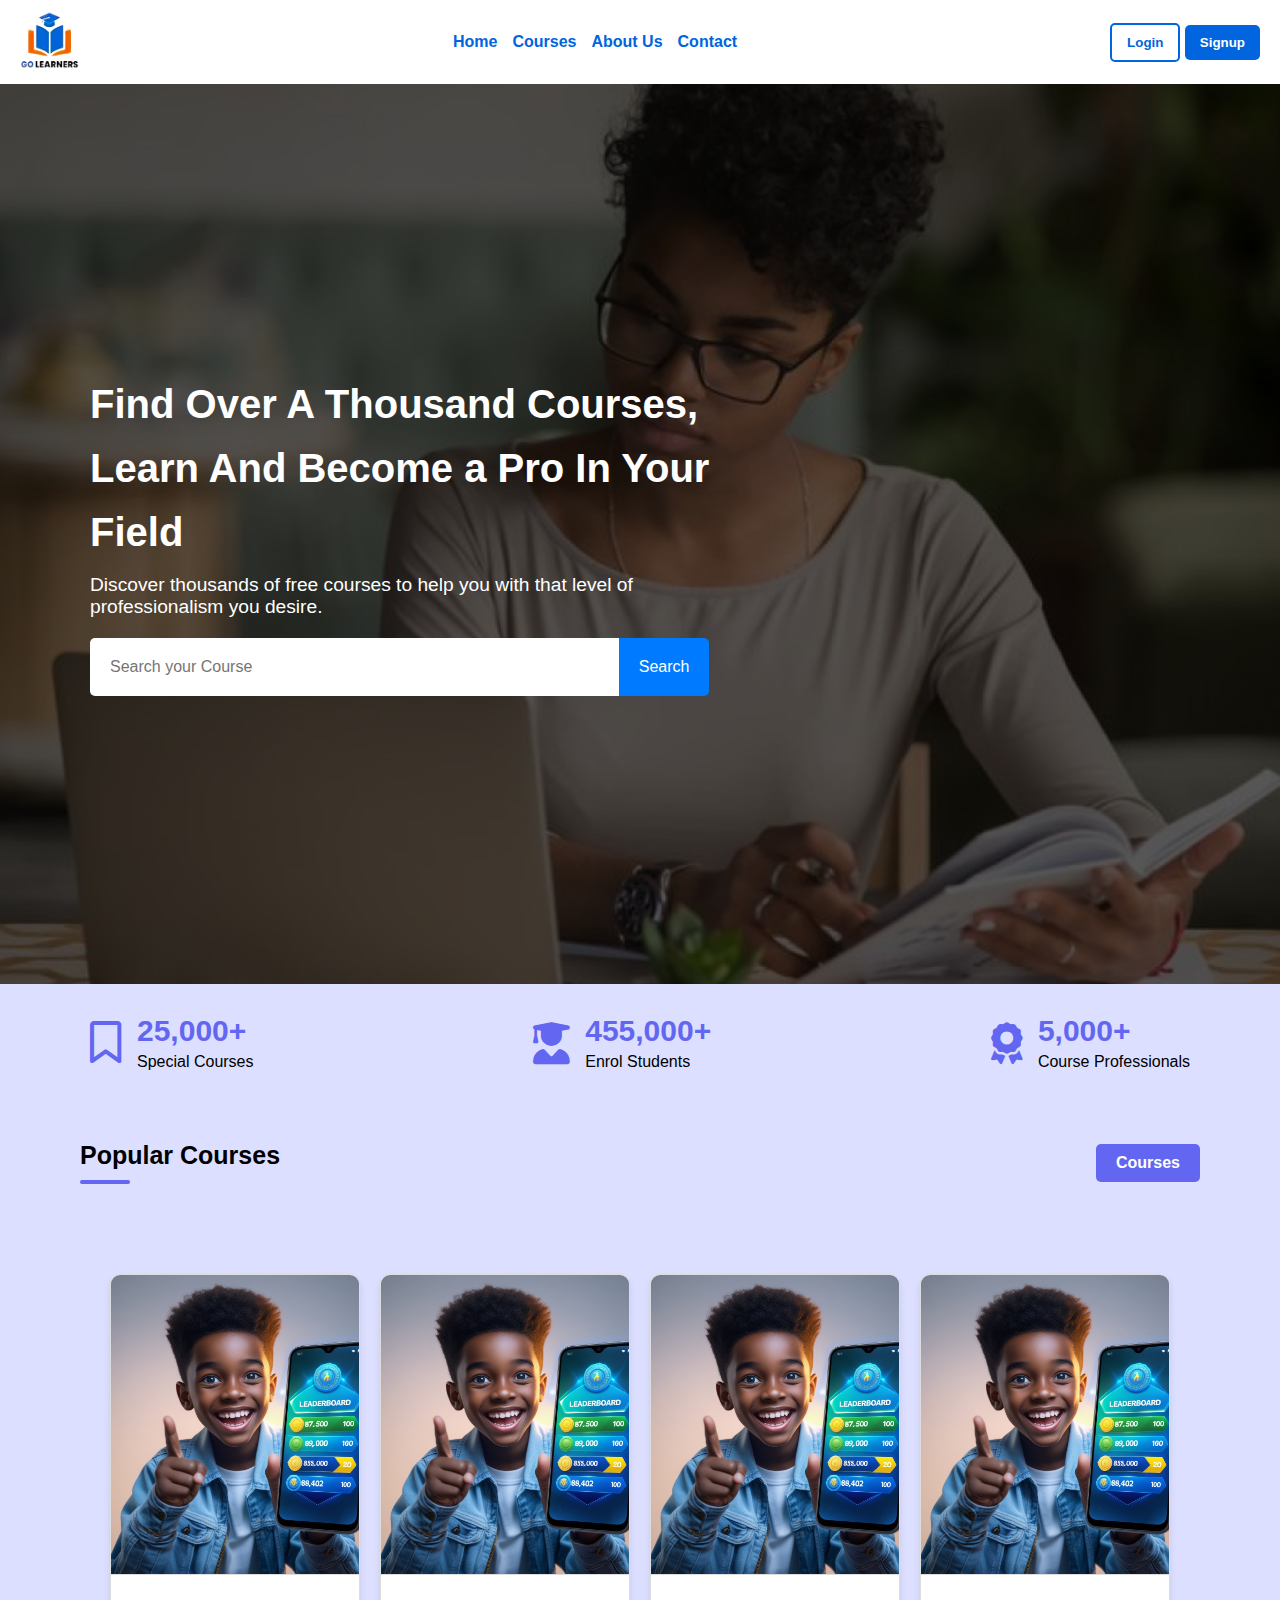
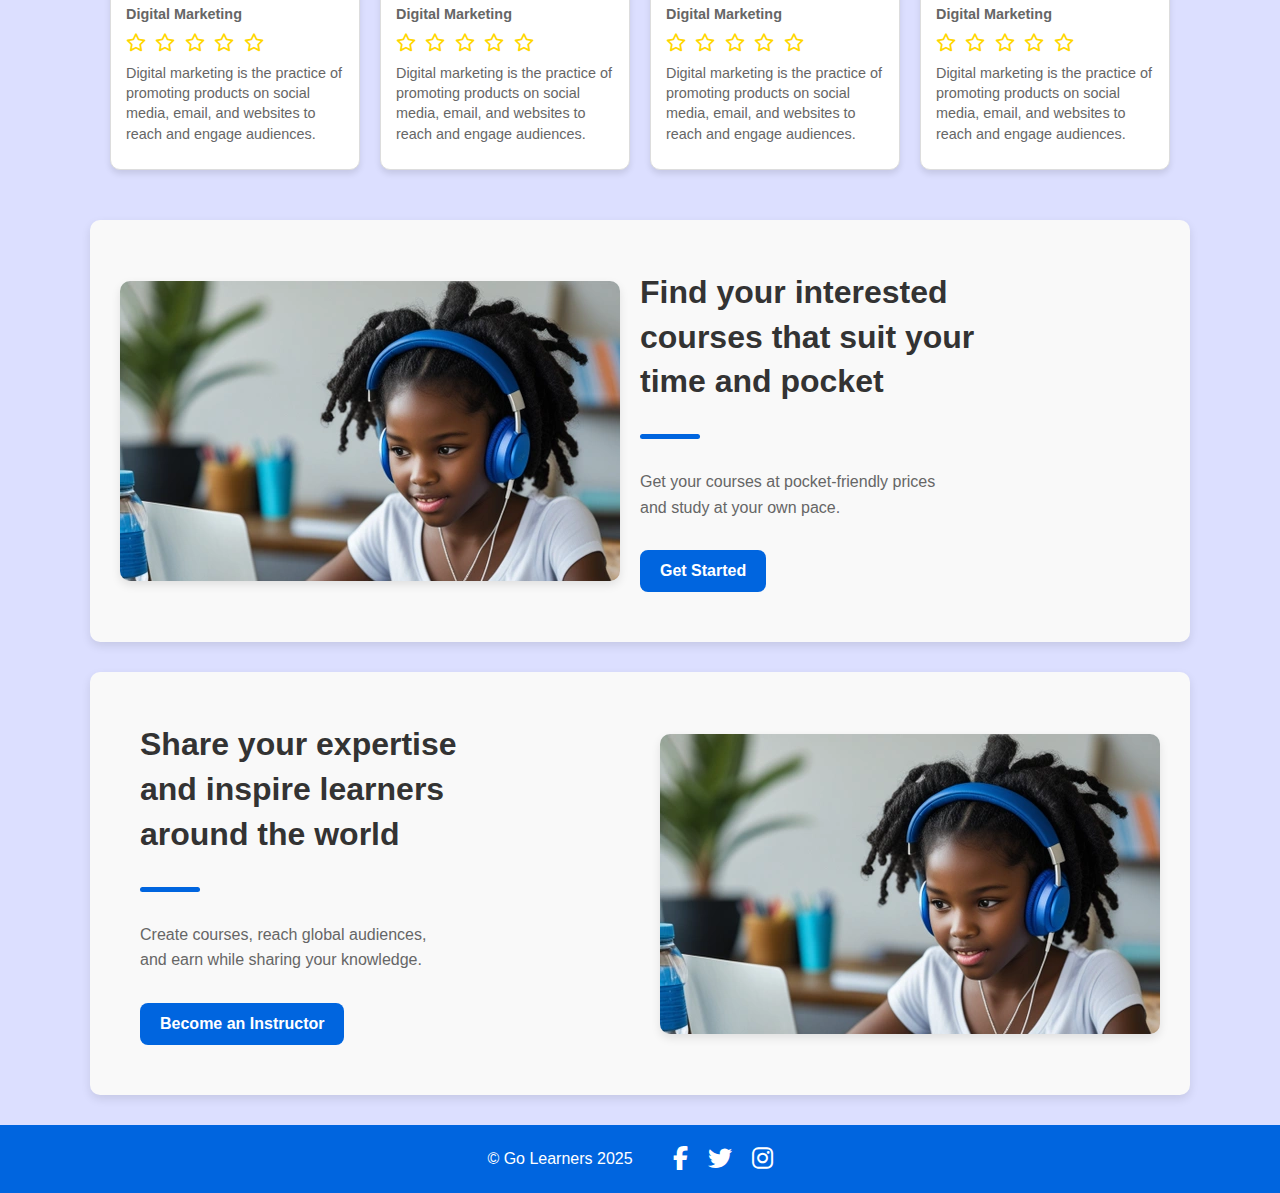
==== commit 70ba93a7: "Another update'" ====
--- a/index.html
+++ b/index.html
@@ -46,176 +46,152 @@
                 </div>
             </div>
         </section>
+<!-- 
+        <div id="searchPopup">
+            <i class="fa-solid fa-medal"></i>
+            <h2></h2>
+        </div> -->
     
-        <section id="stats">
-            <div class="special-courses">
-                <i class="fa-regular fa-bookmark"></i>
-                <div class="text-content">
-                    <p class="special-courses-number">25,000+</p>
-                    <p>Special Courses</p>
+        <div class="padding">
+            <section id="stats">
+                <div class="special-courses">
+                    <i class="fa-regular fa-bookmark"></i>
+                    <div class="text-content">
+                        <p class="special-courses-number">25,000+</p>
+                        <p>Special Courses</p>
+                    </div>
+                </div>
+                
+                <div class="enrol-students">
+                    <i class="fa-solid fa-user-graduate"></i>
+                    <div class="text-content">
+                        <p class="special-courses-number">455,000+</p>
+                        <p>Enrol Students</p>
+                    </div>
+                </div>
+                
+                <div class="pro">
+                    <i class="fa-solid fa-award"></i>
+                    <div class="text-content">
+                        <p class="special-courses-number">5,000+</p>
+                        <p>Course Professionals</p>
+                    </div>
+                </div>
+            </section>
+        
+            <section id="popular-courses">
+                <div class="popular-courses">
+                    <div class="popular-courses-name">
+                        <p>Popular Courses</p>
+                        <div class="line"></div>
+                    </div>
+                    <button>Courses</button>
+                </div>
+            </section>
+        
+        
+            <div class="cards">
+    
+                <div class="card">
+                    <img src="./Assets/leadershipboard student.jpg">
+                    <div class="text">
+                        <p class="skill-text">Digital Marketing</p>
+                    <div class="stars">
+                        <i class="fa-regular fa-star"></i>
+                        <i class="fa-regular fa-star"></i>
+                        <i class="fa-regular fa-star"></i>
+                        <i class="fa-regular fa-star"></i>
+                        <i class="fa-regular fa-star"></i>
+                    </div>
+                    <p>Digital marketing is the practice of promoting products on social media, email, and websites to reach and engage audiences.</p>
+                    </div>
+                </div>
+    
+                <div class="card">
+                    <img src="./Assets/leadershipboard student.jpg">
+                    <div class="text">
+                        <p class="skill-text">Digital Marketing</p>
+                    <div class="stars">
+                        <i class="fa-regular fa-star"></i>
+                        <i class="fa-regular fa-star"></i>
+                        <i class="fa-regular fa-star"></i>
+                        <i class="fa-regular fa-star"></i>
+                        <i class="fa-regular fa-star"></i>
+                    </div>
+                    <p>Digital marketing is the practice of promoting products on social media, email, and websites to reach and engage audiences.</p>
+                    </div>
+                </div>
+    
+                <div class="card">
+                    <img src="./Assets/leadershipboard student.jpg">
+                    <div class="text">
+                        <p class="skill-text">Digital Marketing</p>
+                    <div class="stars">
+                        <i class="fa-regular fa-star"></i>
+                        <i class="fa-regular fa-star"></i>
+                        <i class="fa-regular fa-star"></i>
+                        <i class="fa-regular fa-star"></i>
+                        <i class="fa-regular fa-star"></i>
+                    </div>
+                    <p>Digital marketing is the practice of promoting products on social media, email, and websites to reach and engage audiences.</p>
+                    </div>
+                </div>
+    
+                <div class="card">
+                    <img src="./Assets/leadershipboard student.jpg">
+                    <div class="text">
+                        <p class="skill-text">Digital Marketing</p>
+                    <div class="stars">
+                        <i class="fa-regular fa-star"></i>
+                        <i class="fa-regular fa-star"></i>
+                        <i class="fa-regular fa-star"></i>
+                        <i class="fa-regular fa-star"></i>
+                        <i class="fa-regular fa-star"></i>
+                    </div>
+                    <p>Digital marketing is the practice of promoting products on social media, email, and websites to reach and engage audiences.</p>
+                    </div>
                 </div>
             </div>
+    
+            <section id="get-started" class="shared-section">
+                <div class="shared-image get-started-image"></div>
+                <div class="shared-text">
+                    <p class="bigger-text">Find your interested <br> courses that suit your <br> time and pocket</p>
+                    <div class="line-div"></div>
+                    <p class="simple-text">Get your courses at pocket-friendly prices <br> and study at your own pace.</p>
+                    <button class="shared-btn get-started-btn">Get Started</button>
+                </div>
+            </section>    
+        
+            <section id="become-instructor" class="shared-section">
+                <div class="shared-text">
+                    <p class="bigger-text">Share your expertise <br> and inspire learners <br> around the world</p>
+                    <div class="line-div"></div>
+                    <p class="simple-text">Create courses, reach global audiences, <br> and earn while sharing your knowledge.</p>
+                    <button class="shared-btn become-instructor-btn">Become an Instructor</button>
+                </div>
+                <div class="shared-image instructor-image"></div>
+            </section>
             
-            <div class="enrol-students">
-                <i class="fa-solid fa-user-graduate"></i>
-                <div class="text-content">
-                    <p class="special-courses-number">455,000+</p>
-                    <p>Enrol Students</p>
-                </div>
-            </div>
             
-            <div class="pro">
-                <i class="fa-solid fa-award"></i>
-                <div class="text-content">
-                    <p class="special-courses-number">5,000+</p>
-                    <p>Course Professionals</p>
-                </div>
-            </div>
-        </section>
+        </div>
     
-        <section id="popular-courses">
-            <div class="popular-courses">
-                <div class="popular-courses-name">
-                    <p>Popular Courses</p>
-                    <div class="line"></div>
-                </div>
-                <button>Courses</button>
-            </div>
-        </section>
-    
-    
-        <div class="cards">
-            <div class="card">
-                <img src="./Assets/leadershipboard student.jpg">
-                <div class="text">
-                    <p class="skill-text">Digital Marketing</p>
-                <div class="stars">
-                    <i class="fa-regular fa-star"></i>
-                    <i class="fa-regular fa-star"></i>
-                    <i class="fa-regular fa-star"></i>
-                    <i class="fa-regular fa-star"></i>
-                    <i class="fa-regular fa-star"></i>
-                </div>
-                <p>Digital marketing is the practice of promoting products on social media, email, and websites to reach and engage audiences.</p>
-                </div>
+    </div>
+    <footer id="footer">
+        <div class="footer-content">
+            <div class="footer-left">
+                <p>&copy; Go Learners 2025</p>
             </div>
 
-            <div class="card">
-                <img src="./Assets/leadershipboard student.jpg">
-                <div class="text">
-                    <p class="skill-text">Digital Marketing</p>
-                <div class="stars">
-                    <i class="fa-regular fa-star"></i>
-                    <i class="fa-regular fa-star"></i>
-                    <i class="fa-regular fa-star"></i>
-                    <i class="fa-regular fa-star"></i>
-                    <i class="fa-regular fa-star"></i>
-                </div>
-                <p>Digital marketing is the practice of promoting products on social media, email, and websites to reach and engage audiences.</p>
-                </div>
-            </div>
-
-            <div class="card">
-                <img src="./Assets/leadershipboard student.jpg">
-                <div class="text">
-                    <p class="skill-text">Digital Marketing</p>
-                <div class="stars">
-                    <i class="fa-regular fa-star"></i>
-                    <i class="fa-regular fa-star"></i>
-                    <i class="fa-regular fa-star"></i>
-                    <i class="fa-regular fa-star"></i>
-                    <i class="fa-regular fa-star"></i>
-                </div>
-                <p>Digital marketing is the practice of promoting products on social media, email, and websites to reach and engage audiences.</p>
-                </div>
-            </div>
-
-            <div class="card">
-                <img src="./Assets/leadershipboard student.jpg">
-                <div class="text">
-                    <p class="skill-text">Digital Marketing</p>
-                <div class="stars">
-                    <i class="fa-regular fa-star"></i>
-                    <i class="fa-regular fa-star"></i>
-                    <i class="fa-regular fa-star"></i>
-                    <i class="fa-regular fa-star"></i>
-                    <i class="fa-regular fa-star"></i>
-                </div>
-                <p>Digital marketing is the practice of promoting products on social media, email, and websites to reach and engage audiences.</p>
-                </div>
-            </div>
-
-            <div class="card">
-                <img src="./Assets/leadershipboard student.jpg">
-                <div class="text">
-                    <p class="skill-text">Digital Marketing</p>
-                <div class="stars">
-                    <i class="fa-regular fa-star"></i>
-                    <i class="fa-regular fa-star"></i>
-                    <i class="fa-regular fa-star"></i>
-                    <i class="fa-regular fa-star"></i>
-                    <i class="fa-regular fa-star"></i>
-                </div>
-                <p>Digital marketing is the practice of promoting products on social media, email, and websites to reach and engage audiences.</p>
-                </div>
-            </div>
-
-            <div class="card">
-                <img src="./Assets/leadershipboard student.jpg">
-                <div class="text">
-                    <p class="skill-text">Digital Marketing</p>
-                <div class="stars">
-                    <i class="fa-regular fa-star"></i>
-                    <i class="fa-regular fa-star"></i>
-                    <i class="fa-regular fa-star"></i>
-                    <i class="fa-regular fa-star"></i>
-                    <i class="fa-regular fa-star"></i>
-                </div>
-                <p>Digital marketing is the practice of promoting products on social media, email, and websites to reach and engage audiences.</p>
+            <div class="footer-right">
+                <div class="social-icons">
+                    <a href="#" class="social-icon"><i class="fab fa-facebook-f"></i></a>
+                    <a href="#" class="social-icon"><i class="fab fa-twitter"></i></a>
+                    <a href="#" class="social-icon"><i class="fab fa-instagram"></i></a>
                 </div>
             </div>
         </div>
-
-        <section id="get-started" class="shared-section">
-            <div class="shared-image get-started-image"></div>
-            <div class="shared-text">
-                <p class="bigger-text">Find your interested <br> courses that suit your <br> time and pocket</p>
-                <div class="line-div"></div>
-                <p class="simple-text">Get your courses at pocket-friendly prices <br> and study at your own pace.</p>
-                <button class="shared-btn get-started-btn">Get Started</button>
-            </div>
-        </section>    
-    
-        <section id="become-instructor" class="shared-section">
-            <div class="shared-text">
-                <p class="bigger-text">Share your expertise <br> and inspire learners <br> around the world</p>
-                <div class="line-div"></div>
-                <p class="simple-text">Create courses, reach global audiences, <br> and earn while sharing your knowledge.</p>
-                <button class="shared-btn become-instructor-btn">Become an Instructor</button>
-            </div>
-            <div class="shared-image instructor-image"></div>
-        </section>
-        
-        <footer id="footer">
-            <div class="footer-content">
-                <div class="footer-left">
-                    <p>&copy; Go Learners 2025</p>
-                </div>
-    
-                <div class="footer-right">
-                    <div class="social-icons">
-                        <a href="#" class="social-icon"><i class="fab fa-facebook-f"></i></a>
-                        <a href="#" class="social-icon"><i class="fab fa-twitter"></i></a>
-                        <a href="#" class="social-icon"><i class="fab fa-instagram"></i></a>
-                    </div>
-                </div>
-            </div>
-        </footer>
-    </div>
-
-    <div class="mobile">
-       
-    </div>
+    </footer>
 </body>
 <script src="./script.js"></script>
 
--- a/style.css
+++ b/style.css
@@ -222,7 +222,7 @@
 }
 
 .card {
-    flex: 1 1 calc(33.33% - 20px);
+    flex: 1 1 calc(25% - 20px);
     width: 250px;
     background: #fff;
     border: 1px solid #ddd;
@@ -233,8 +233,8 @@
 }
 
 .card img {
-    width: 100%;
-    height: auto;
+    width: 300px;
+    height: 300px;
     object-fit: cover;
     border-bottom: 1px solid #ddd;
 }
@@ -291,11 +291,13 @@
 
 .get-started-image {
     background-image: url(./Assets/Go\ learners\ hero\ section.png);
+    background-repeat: no-repeat;
     object-fit: cover;
 }
 
 .instructor-image {
     background-image: url(./Assets/Go\ learners\ hero\ section.png); 
+    background-repeat: no-repeat;
 }
 
 .shared-text {
@@ -359,13 +361,17 @@
     margin: 0 auto;
 }
 
+.padding{
+    padding-left: 60px;
+    padding-right: 60px;
+}
+
 .footer-left {
     flex: 1;
     padding: 0 20px;
 }
 
 .footer-right {
-    /* flex: 1; */
     display: flex;
     flex-direction: row;
     align-items: center;
@@ -388,47 +394,6 @@
 #popular-courses-mobile-nav{
     display: none;
 }
-#loader {
-    position: fixed;
-    top: 0;
-    left: 0;
-    width: 100%;
-    height: 100%;
-    background-color: #0064dfea; 
-    display: flex;
-    justify-content: center;
-    align-items: center;
-    z-index: 9999;
-    color: white;
-    text-align: center;
-}
-
-.loader-content {
-    display: flex;
-    flex-direction: column;
-    align-items: center;
-    gap: 20px;
-}
-
-.loader-content h1 {
-    font-size: 2rem;
-    font-weight: bold;
-    color: white;
-}
-
-
-.spinner {
-    border: 4px dotted white;
-    border-top: 4px solid white;
-    border-radius: 50%;
-    width: 50px;
-    height: 50px;
-    animation: spin 1s linear infinite;
-}
-
-/* .navBar{
-    display: flex;
-} */
 
 .mobile{
     display: none;
@@ -438,21 +403,7 @@
     display: none;
 }
 
-
-/* @keyframes spin {
-    0% {
-        transform: rotate(0deg);
-    }
-    100% {
-        transform: rotate(360deg);
-    }
-} */
-
-@media (max-width: 768px) {
-    /* #main-content{
-        display: none;
-    } */
-
+@media (max-width: 768px){
     nav{
         display: none;
     }
@@ -470,9 +421,6 @@
         font-size: 19px;
         cursor: pointer;
     }
-    /* #hero-section{
-        display: none;
-    } */
 
     .hero-text{
         font-size: 30px;
@@ -485,22 +433,24 @@
         font-size: 18px;
     }
 
+    #stats{
+        display: flex;
+        flex-direction: column;
+        justify-content: center;
+    }
+
     .special-courses i, .enrol-students i, .pro i{
-        font-size: 23px;
         
+        display: flex;
+        flex-direction: column;
+        
     }
 
     .special-courses, .enrol-students, .pro {
-        gap: 10px;
-        justify-content: space-between;
-    }
-
-    .text-content {
-        display: flex;
-        flex-direction: column;
-        justify-content: space-between;
-    }
-    
+        margin-bottom: 15px;
+        
+    }
+   
     .special-courses-number {
         font-size: 18px; 
         gap: 10px;
@@ -528,6 +478,7 @@
         border-radius: 10px; 
         overflow: hidden; 
         text-align: center;
+        margin-top: 5px;
     }
     
    
@@ -586,14 +537,11 @@
         margin-bottom: 20px; 
     }
     
-    
     .get-started-image {
         background-image: url('./Assets/leadershipboard\ student.jpg');
+        background-repeat: no-repeat;
     } 
     
-    /* .instructor-image {
-        background-image: url('./Assets/leadershipboard\ student.jpg');
-    } */
     .shared-text {
         text-align: center; 
     }
@@ -612,6 +560,7 @@
         margin-bottom: 20px;
         line-height: 1.6; 
         text-align: left;
+    }
     
     .shared-btn {
         padding: 10px 20px;
@@ -627,4 +576,4 @@
     .popular-courses-name .line{
         display: none;
     }
-}+}
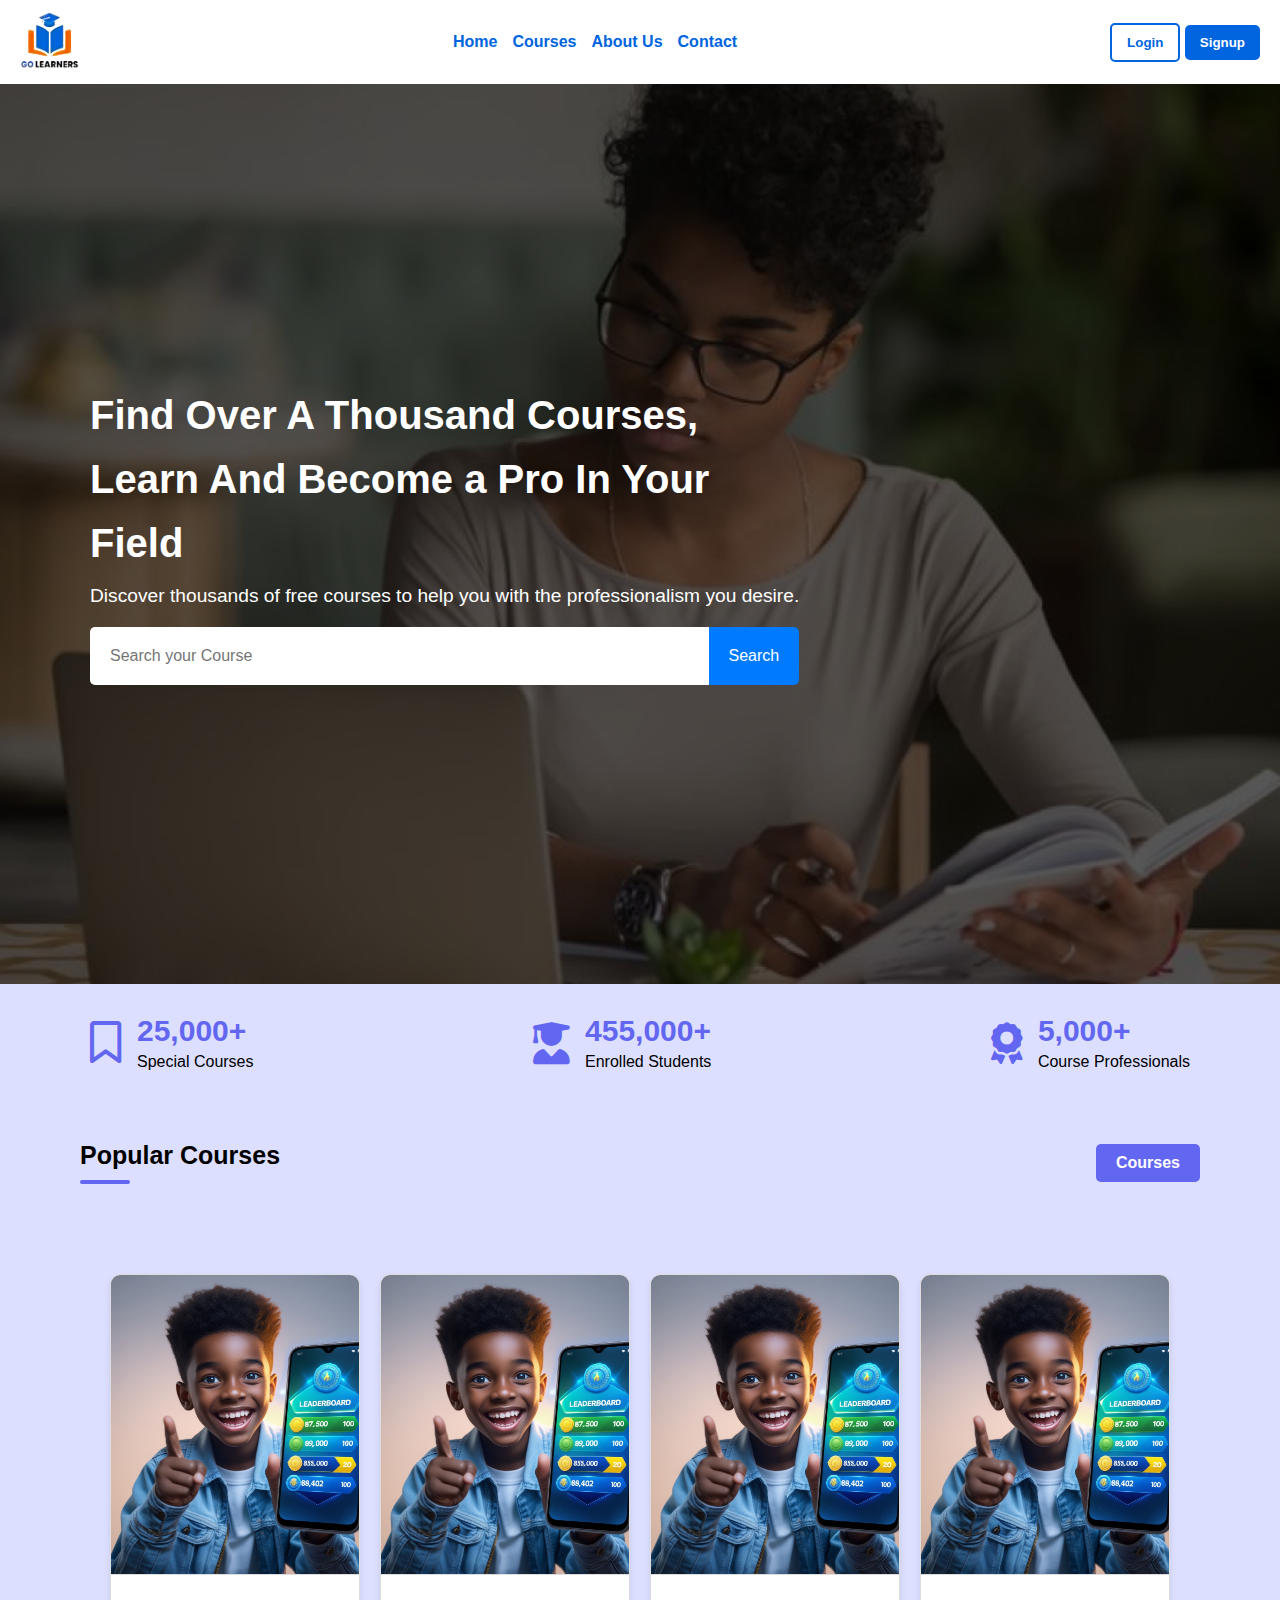
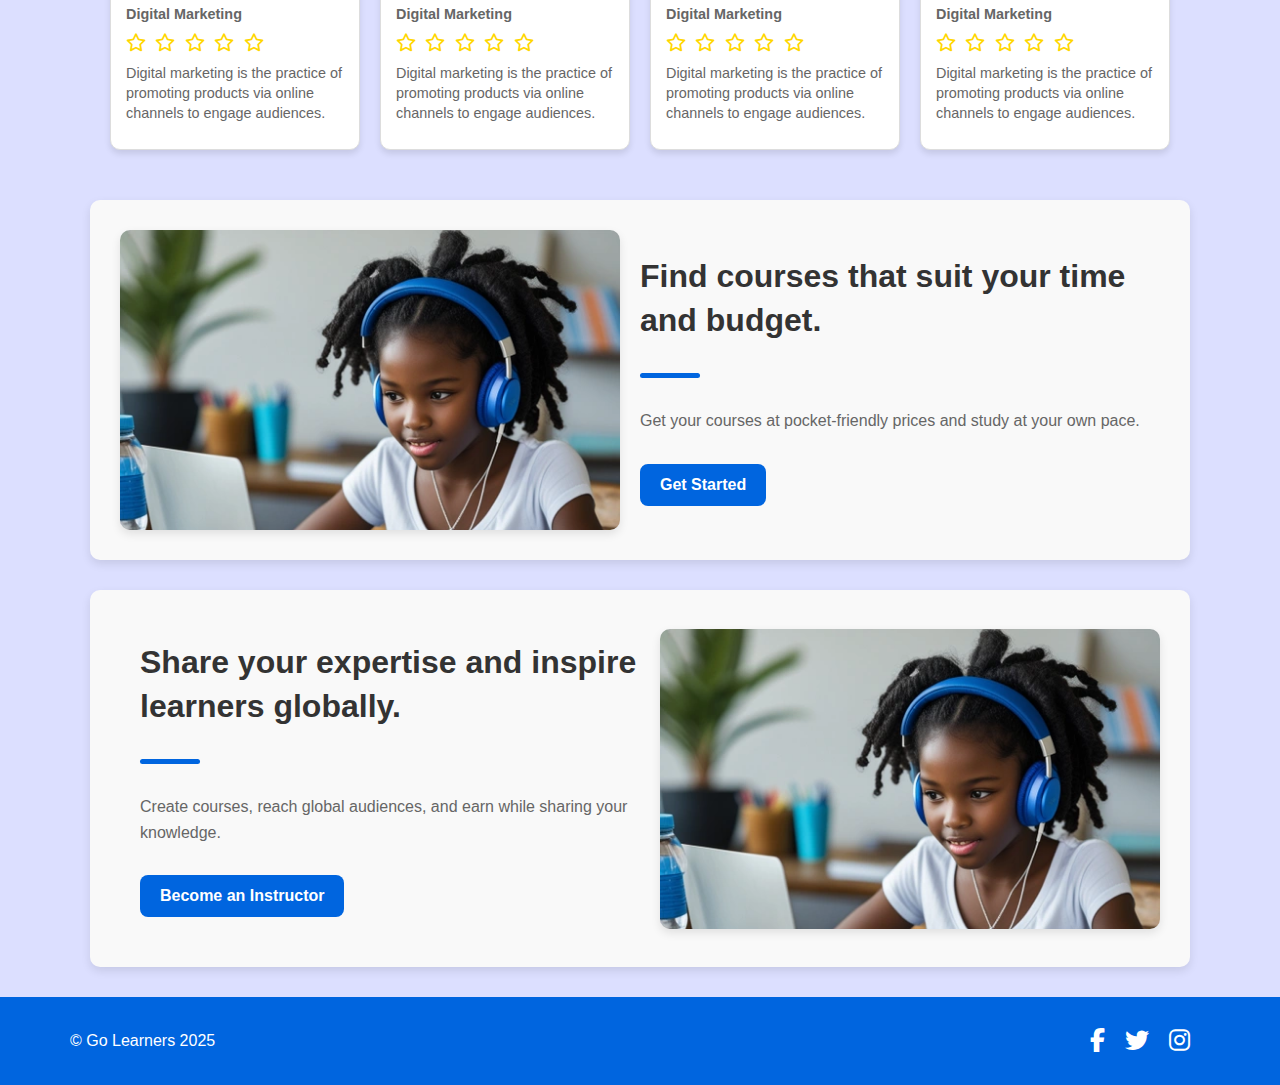
==== commit ca3fc504: "responsiveness fixed a bit" ====
--- a/index.html
+++ b/index.html
@@ -8,7 +8,8 @@
     <link rel="stylesheet" href="style.css">
 </head>
 <body>
-     <div id="main-content">
+    <div id="main-content">
+        <!-- Navbar Section -->
         <div class="navBar">
             <nav>
                 <div class="nav-img">
@@ -21,37 +22,43 @@
                     <a href="#">Contact</a>
                 </div>
                 <div class="nav-button">
-                    <button class="login-btn" id="login">Login</button>
+                    <button class="login-btn">Login</button>
                     <button class="signup-btn">Signup</button>
                 </div>
             </nav>
-            <div class="mobile-nav">
-                <img src="./Assets/Go_Learners_Logo-removebg-preview.png" alt="">
-                <a href="./navBar.html"><i class="fa-solid fa-bars"></i></a></i>
+            <div class="mobile-nav-icon">
+                <img src="./Assets/Go_Learners_Logo-removebg-preview.png" alt="Logo">
+                <i class="fa-solid fa-bars"></i>
             </div>
         </div>
-        
-    
+
+        <!-- Mobile Navigation -->
+        <div class="mobile-nav" id="mobile-nav">
+            <nav class="mobile-nav-bar">
+                <a href="#">X</a>
+                <a href="#">Home</a>
+                <a href="#">Courses</a>
+                <a href="#">About</a>
+                <a href="#">Contact</a>
+            </nav>
+        </div>
+
+        <!-- Hero Section -->
         <section id="hero-section">
-            <img src="./Assets/image 1.png" alt="" class="hero-image">
+            <img src="./Assets/image 1.png" alt="Hero Image" class="hero-image">
             <div class="hero-content">
                 <h1 class="hero-text">
-                Find Over A Thousand Courses, <br> Learn And Become a Pro In Your <br> Field
+                    Find Over A Thousand Courses, <br> Learn And Become a Pro In Your <br> Field
                 </h1>
-                <p>Discover thousands of free courses to help you with that level of <br> professionalism you desire.</p>
-        
+                <p>Discover thousands of free courses to help you with the professionalism you desire.</p>
                 <div class="search-course">
                     <input type="text" placeholder="Search your Course">
-                        <button class="search">Search</button>
+                    <button class="search">Search</button>
                 </div>
             </div>
         </section>
-<!-- 
-        <div id="searchPopup">
-            <i class="fa-solid fa-medal"></i>
-            <h2></h2>
-        </div> -->
-    
+
+        <!-- Statistics Section -->
         <div class="padding">
             <section id="stats">
                 <div class="special-courses">
@@ -61,15 +68,13 @@
                         <p>Special Courses</p>
                     </div>
                 </div>
-                
                 <div class="enrol-students">
                     <i class="fa-solid fa-user-graduate"></i>
                     <div class="text-content">
                         <p class="special-courses-number">455,000+</p>
-                        <p>Enrol Students</p>
+                        <p>Enrolled Students</p>
                     </div>
                 </div>
-                
                 <div class="pro">
                     <i class="fa-solid fa-award"></i>
                     <div class="text-content">
@@ -78,7 +83,8 @@
                     </div>
                 </div>
             </section>
-        
+
+            <!-- Popular Courses Section -->
             <section id="popular-courses">
                 <div class="popular-courses">
                     <div class="popular-courses-name">
@@ -88,111 +94,105 @@
                     <button>Courses</button>
                 </div>
             </section>
-        
-        
+
+            <!-- Course Cards Section -->
             <div class="cards">
-    
                 <div class="card">
-                    <img src="./Assets/leadershipboard student.jpg">
+                    <img src="./Assets/leadershipboard student.jpg" alt="Digital Marketing">
                     <div class="text">
                         <p class="skill-text">Digital Marketing</p>
-                    <div class="stars">
-                        <i class="fa-regular fa-star"></i>
-                        <i class="fa-regular fa-star"></i>
-                        <i class="fa-regular fa-star"></i>
-                        <i class="fa-regular fa-star"></i>
-                        <i class="fa-regular fa-star"></i>
-                    </div>
-                    <p>Digital marketing is the practice of promoting products on social media, email, and websites to reach and engage audiences.</p>
+                        <div class="stars">
+                            <i class="fa-regular fa-star"></i>
+                            <i class="fa-regular fa-star"></i>
+                            <i class="fa-regular fa-star"></i>
+                            <i class="fa-regular fa-star"></i>
+                            <i class="fa-regular fa-star"></i>
+                        </div>
+                        <p>Digital marketing is the practice of promoting products via online channels to engage audiences.</p>
                     </div>
                 </div>
-    
+                
                 <div class="card">
-                    <img src="./Assets/leadershipboard student.jpg">
+                    <img src="./Assets/leadershipboard student.jpg" alt="Digital Marketing">
                     <div class="text">
                         <p class="skill-text">Digital Marketing</p>
-                    <div class="stars">
-                        <i class="fa-regular fa-star"></i>
-                        <i class="fa-regular fa-star"></i>
-                        <i class="fa-regular fa-star"></i>
-                        <i class="fa-regular fa-star"></i>
-                        <i class="fa-regular fa-star"></i>
-                    </div>
-                    <p>Digital marketing is the practice of promoting products on social media, email, and websites to reach and engage audiences.</p>
+                        <div class="stars">
+                            <i class="fa-regular fa-star"></i>
+                            <i class="fa-regular fa-star"></i>
+                            <i class="fa-regular fa-star"></i>
+                            <i class="fa-regular fa-star"></i>
+                            <i class="fa-regular fa-star"></i>
+                        </div>
+                        <p>Digital marketing is the practice of promoting products via online channels to engage audiences.</p>
                     </div>
                 </div>
-    
+
                 <div class="card">
-                    <img src="./Assets/leadershipboard student.jpg">
+                    <img src="./Assets/leadershipboard student.jpg" alt="Digital Marketing">
                     <div class="text">
                         <p class="skill-text">Digital Marketing</p>
-                    <div class="stars">
-                        <i class="fa-regular fa-star"></i>
-                        <i class="fa-regular fa-star"></i>
-                        <i class="fa-regular fa-star"></i>
-                        <i class="fa-regular fa-star"></i>
-                        <i class="fa-regular fa-star"></i>
-                    </div>
-                    <p>Digital marketing is the practice of promoting products on social media, email, and websites to reach and engage audiences.</p>
+                        <div class="stars">
+                            <i class="fa-regular fa-star"></i>
+                            <i class="fa-regular fa-star"></i>
+                            <i class="fa-regular fa-star"></i>
+                            <i class="fa-regular fa-star"></i>
+                            <i class="fa-regular fa-star"></i>
+                        </div>
+                        <p>Digital marketing is the practice of promoting products via online channels to engage audiences.</p>
                     </div>
                 </div>
-    
+
                 <div class="card">
-                    <img src="./Assets/leadershipboard student.jpg">
+                    <img src="./Assets/leadershipboard student.jpg" alt="Digital Marketing">
                     <div class="text">
                         <p class="skill-text">Digital Marketing</p>
-                    <div class="stars">
-                        <i class="fa-regular fa-star"></i>
-                        <i class="fa-regular fa-star"></i>
-                        <i class="fa-regular fa-star"></i>
-                        <i class="fa-regular fa-star"></i>
-                        <i class="fa-regular fa-star"></i>
-                    </div>
-                    <p>Digital marketing is the practice of promoting products on social media, email, and websites to reach and engage audiences.</p>
+                        <div class="stars">
+                            <i class="fa-regular fa-star"></i>
+                            <i class="fa-regular fa-star"></i>
+                            <i class="fa-regular fa-star"></i>
+                            <i class="fa-regular fa-star"></i>
+                            <i class="fa-regular fa-star"></i>
+                        </div>
+                        <p>Digital marketing is the practice of promoting products via online channels to engage audiences.</p>
                     </div>
                 </div>
             </div>
-    
+
+            <!-- Get Started Section -->
             <section id="get-started" class="shared-section">
                 <div class="shared-image get-started-image"></div>
                 <div class="shared-text">
-                    <p class="bigger-text">Find your interested <br> courses that suit your <br> time and pocket</p>
+                    <p class="bigger-text">Find courses that suit your time and budget.</p>
                     <div class="line-div"></div>
-                    <p class="simple-text">Get your courses at pocket-friendly prices <br> and study at your own pace.</p>
+                    <p class="simple-text">Get your courses at pocket-friendly prices and study at your own pace.</p>
+                    
                     <button class="shared-btn get-started-btn">Get Started</button>
                 </div>
-            </section>    
-        
+            </section>
+
+            <!-- Become an Instructor Section -->
             <section id="become-instructor" class="shared-section">
                 <div class="shared-text">
-                    <p class="bigger-text">Share your expertise <br> and inspire learners <br> around the world</p>
+                    <p class="bigger-text">Share your expertise and inspire learners globally.</p>
                     <div class="line-div"></div>
-                    <p class="simple-text">Create courses, reach global audiences, <br> and earn while sharing your knowledge.</p>
+                    <p class="simple-text">Create courses, reach global audiences, and earn while sharing your knowledge.</p>
                     <button class="shared-btn become-instructor-btn">Become an Instructor</button>
                 </div>
-                <div class="shared-image instructor-image"></div>
+                <div class="shared-image get-started-image"></div>
+                <!-- <img src="./Assets/Go learners hero section.png" style="border-radius: 10px;"> -->
             </section>
+        </div>
+
+        <!-- Footer Section -->
+        <footer id="footer">
+                    <p>&copy; Go Learners 2025</p>
             
-            
-        </div>
-    
+                    <div class="social-icons">
+                        <a href="#" class="social-icon"><i class="fab fa-facebook-f"></i></a>
+                        <a href="#" class="social-icon"><i class="fab fa-twitter"></i></a>
+                        <a href="#" class="social-icon"><i class="fab fa-instagram"></i></a>
+                    </div>
+        </footer>
     </div>
-    <footer id="footer">
-        <div class="footer-content">
-            <div class="footer-left">
-                <p>&copy; Go Learners 2025</p>
-            </div>
-
-            <div class="footer-right">
-                <div class="social-icons">
-                    <a href="#" class="social-icon"><i class="fab fa-facebook-f"></i></a>
-                    <a href="#" class="social-icon"><i class="fab fa-twitter"></i></a>
-                    <a href="#" class="social-icon"><i class="fab fa-instagram"></i></a>
-                </div>
-            </div>
-        </div>
-    </footer>
 </body>
-<script src="./script.js"></script>
-
 </html>
--- a/style.css
+++ b/style.css
@@ -39,6 +39,8 @@
     border-radius: 5px;
     font-weight: bolder;
 }
+
+
 
 .login-btn {
     border: 2px solid #0065df;
@@ -293,6 +295,7 @@
     background-image: url(./Assets/Go\ learners\ hero\ section.png);
     background-repeat: no-repeat;
     object-fit: cover;
+    background-size: cover;
 }
 
 .instructor-image {
@@ -346,39 +349,21 @@
 #footer {
     background-color: #0065df;
     color: white;
-    padding: 20px 0;
+    padding-left: 70px;
+    padding-right: 70px;
+    padding-top: 30px;
+    padding-bottom: 30px;
     text-align: center;
     display: flex;
     justify-content: space-between;
     align-items: center;
 }
 
-.footer-content {
-    display: flex;
-    justify-content: space-between;
-    align-items: center;
-    /* max-width: 1200px; */
-    margin: 0 auto;
-}
 
 .padding{
     padding-left: 60px;
     padding-right: 60px;
 }
-
-.footer-left {
-    flex: 1;
-    padding: 0 20px;
-}
-
-.footer-right {
-    display: flex;
-    flex-direction: row;
-    align-items: center;
-    gap: 10px;
-    padding: 0 20px;
-}
-
 .social-icons {
     display: flex;
     justify-content: flex-start;
@@ -399,6 +384,10 @@
     display: none;
 }
 
+.mobile-nav-icon{
+    display: none;
+}
+
 .mobile-nav{
     display: none;
 }
@@ -408,14 +397,14 @@
         display: none;
     }
 
-    .mobile-nav{
+    .mobile-nav-icon{
         display: flex;
         align-items: center;
         justify-content: space-between;
         padding: 20px;
     }
 
-    .mobile-nav i{
+    .mobile-nav-icon i{
         font-weight: bolder;
         color: #0065df;
         font-size: 19px;
@@ -440,7 +429,7 @@
     }
 
     .special-courses i, .enrol-students i, .pro i{
-        
+        justify-content: center;
         display: flex;
         flex-direction: column;
         
@@ -465,7 +454,7 @@
         gap: 20px; 
         padding: 10px; 
         margin: 0;
-        background-color: #f4f4f4;
+        background-color: none;
     }
   
     .card {
@@ -528,30 +517,29 @@
         box-sizing: border-box;
     }
     
-    
+    #become-instructor img{
+        width: 100%;
+        height: 100px;
+        padding: 10px;
+        border-radius: 12px;
+    }
     .shared-image {
         width: 100%;
-        height: 50%; 
-        background-size: cover; 
+        height: auto; 
+        background-size: cover;
         background-position: center; 
+        overflow: hidden;
         margin-bottom: 20px; 
     }
     
-    .get-started-image {
-        background-image: url('./Assets/leadershipboard\ student.jpg');
-        background-repeat: no-repeat;
-    } 
-    
-    .shared-text {
-        text-align: center; 
-    }
+    
+    /* .shared-text {
+        text-align: cente; 
+    } */
     
     .bigger-text {
-        font-size: 17px; 
-        font-weight: bold;
-        margin-bottom: 15px;
-        line-height: 1.5;
         text-align: left;
+        font-size: 16px;
     }
     
     .simple-text {
@@ -576,4 +564,19 @@
     .popular-courses-name .line{
         display: none;
     }
-}
+
+    #footer{
+        display: flex;
+        flex-direction: column;
+        justify-content: center;
+        align-items: center;
+        gap: 5px;
+    }
+
+    #footer a{
+        justify-content: center;
+        flex-direction: column;
+        display: flex;
+    }
+
+}
